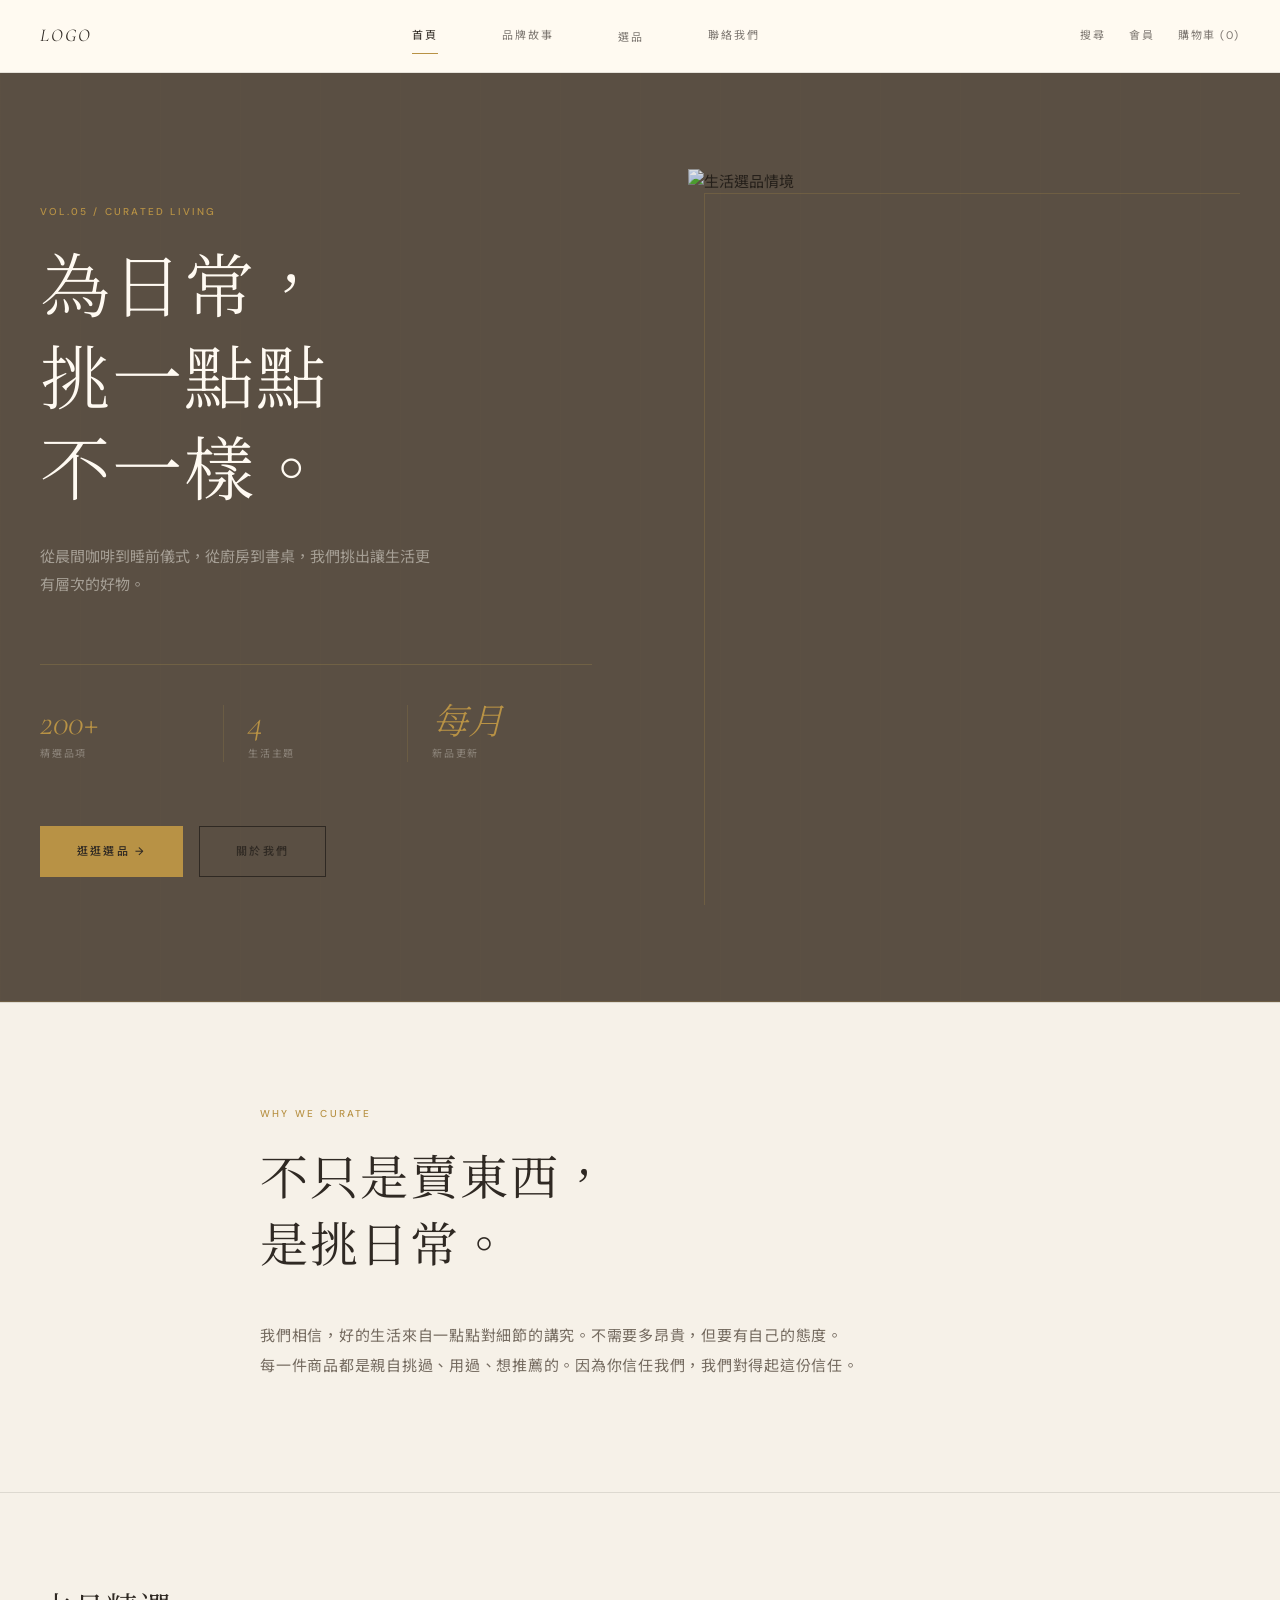
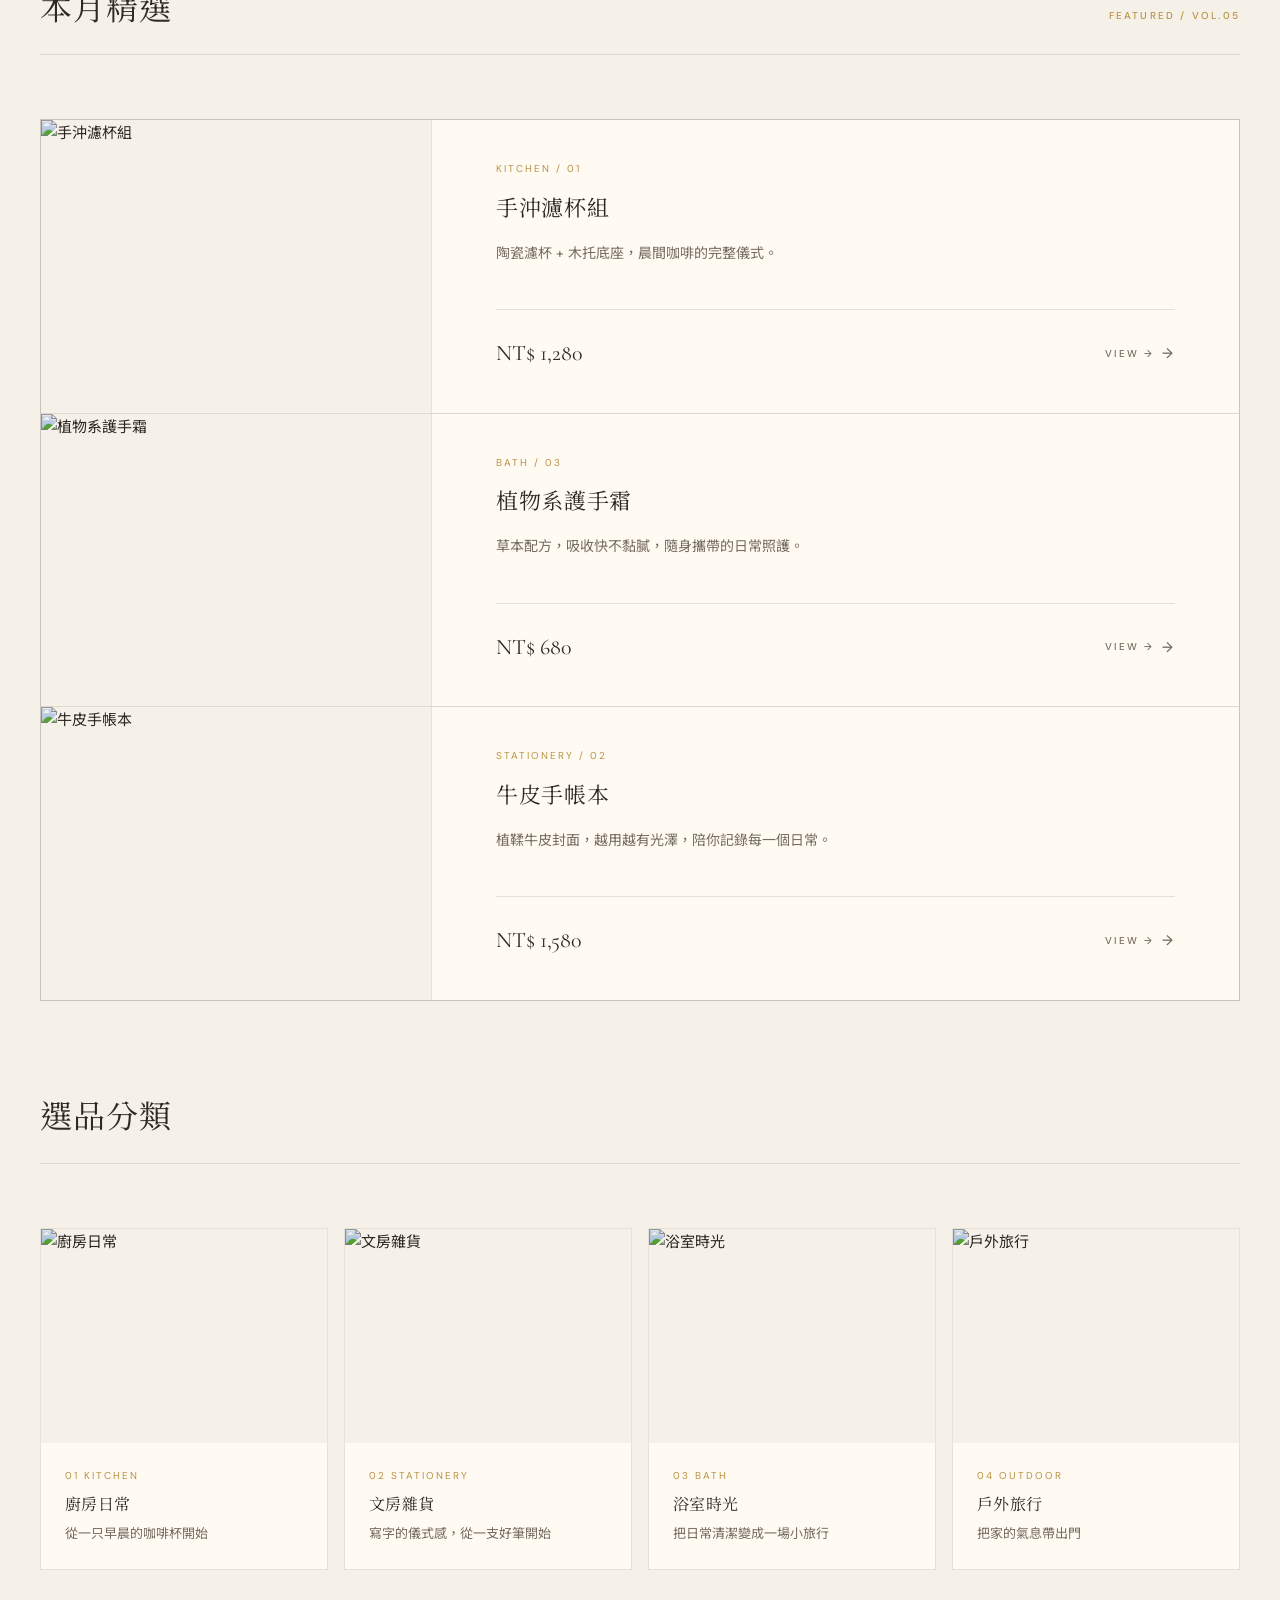
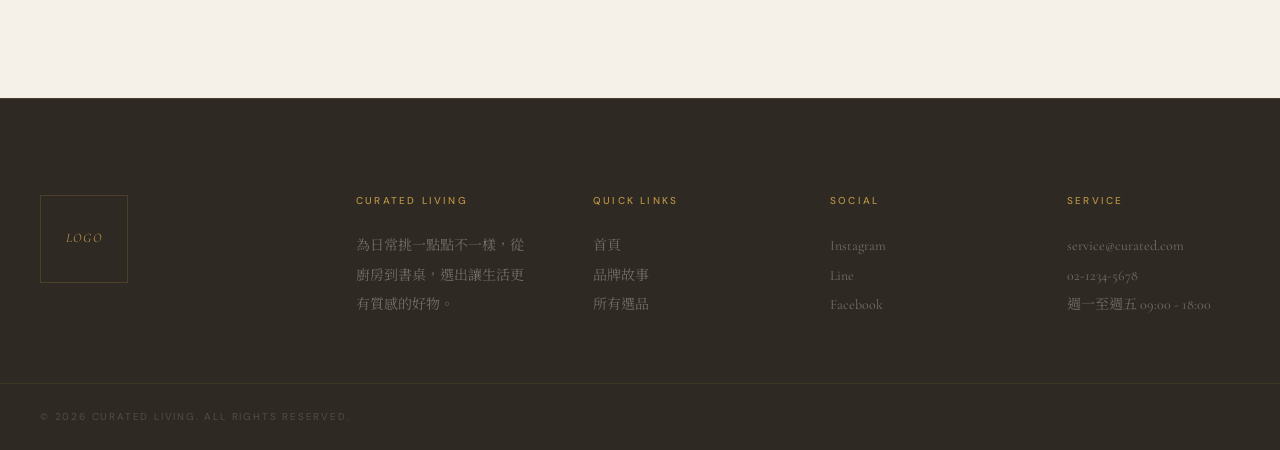
==== index/index.html @ 22763d92 "first commit" ====
<!DOCTYPE html>
<html lang="zh-Hant">
<head>
  <meta charset="UTF-8">
  <meta name="viewport" content="width=device-width, initial-scale=1.0">
  <meta name="description" content="Curated Living — 為日常，挑一點點不一樣。從廚房到書桌，選品質感生活小物。">
  <meta property="og:title" content="Curated Living — 為日常選品">
  <meta property="og:description" content="從晨間咖啡到睡前儀式，我們挑出讓生活更有層次的小物。">
  <title>Curated Living — 為日常選品</title>
  <link rel="stylesheet" href="../css/base.css">
  <link rel="stylesheet" href="../css/index.css">
  <link rel="preconnect" href="https://fonts.googleapis.com">
  <link rel="preconnect" href="https://fonts.gstatic.com" crossorigin>
  <link href="https://fonts.googleapis.com/css2?family=Cormorant+Garamond:ital,wght@0,600;1,400;1,600&family=Noto+Sans+TC:wght@400;500;700&family=JetBrains+Mono:wght@400;500&display=swap" rel="stylesheet">
</head>
<body>

  <header class="header">
    <div class="header-container">
      <div class="logo">Logo</div>

      <button class="menu-toggle" id="menuToggle" aria-label="開啟選單" aria-expanded="false">
        <span></span><span></span><span></span>
      </button>

      <nav class="nav-menu">
        <a href="../index/index.html" class="active">首頁</a>
        <a href="../about/about.html">品牌故事</a>
        <div class="nav-dropdown">
          <a href="../Product/product.html" class="nav-dropdown-trigger">選品</a>
          <div class="nav-dropdown-menu">
            <a href="../Product/product.html">所有選品</a>
            <a href="../Product/product.html?category=kitchen">廚房日常</a>
            <a href="../Product/product.html?category=stationery">文房雜貨</a>
            <a href="../Product/product.html?category=bath">浴室時光</a>
            <a href="../Product/product.html?category=outdoor">戶外旅行</a>
          </div>
        </div>
        <a href="#footer">聯絡我們</a>
      </nav>

      <div class="nav-icons">
        <a href="#">搜尋</a>
        <a href="#">會員</a>
        <a href="#">購物車 (0)</a>
      </div>
    </div>

    <div class="mobile-drawer" id="mobileDrawer">
      <div class="mobile-drawer-inner">
        <a href="../index/index.html" class="drawer-link active">首頁</a>
        <a href="../about/about.html" class="drawer-link">品牌故事</a>
        <div class="drawer-dropdown">
          <button class="drawer-dropdown-toggle" id="drawerDropdownToggle" type="button">
            選品分類 <span class="drawer-arrow">⌄</span>
          </button>
          <div class="drawer-submenu" id="drawerSubmenu">
            <a href="../Product/product.html" class="drawer-sublink">所有選品</a>
            <a href="../Product/product.html?category=kitchen" class="drawer-sublink">廚房日常</a>
            <a href="../Product/product.html?category=stationery" class="drawer-sublink">文房雜貨</a>
            <a href="../Product/product.html?category=bath" class="drawer-sublink">浴室時光</a>
            <a href="../Product/product.html?category=outdoor" class="drawer-sublink">戶外旅行</a>
          </div>
        </div>
        <a href="#footer" class="drawer-link">聯絡我們</a>
        <div class="mobile-drawer-icons">
          <a href="#">搜尋</a>
          <a href="#">會員</a>
          <a href="#">購物車 (0)</a>
        </div>
      </div>
    </div>
  </header>

  <!-- HERO -->
  <section class="hero-section">
    <div class="hero-container">
      <div class="hero-content">
        <span class="kicker">VOL.05 / CURATED LIVING</span>
        <h1>為日常，<br>挑一點點<br><span class="accent">不一樣。</span></h1>
        <p>從晨間咖啡到睡前儀式，從廚房到書桌，我們挑出讓生活更有層次的好物。</p>

        <div class="hero-meta">
          <div class="hero-meta-item">
            <strong>200+</strong>
            <span>精選品項</span>
          </div>
          <div class="hero-meta-item">
            <strong>4</strong>
            <span>生活主題</span>
          </div>
          <div class="hero-meta-item">
            <strong>每月</strong>
            <span>新品更新</span>
          </div>
        </div>

        <div class="hero-cta-row">
          <a href="../Product/product.html" class="btn btn-accent">逛逛選品 →</a>
          <a href="../about/about.html" class="btn btn-outline">關於我們</a>
        </div>
      </div>

      <div class="hero-image">
        <img src="https://images.unsplash.com/photo-1556909114-f6e7ad7d3136?auto=format&fit=crop&w=900&q=80" alt="生活選品情境">
      </div>
    </div>
  </section>

  <!-- MANIFESTO -->
  <section class="manifesto">
    <div class="manifesto-container">
      <span class="kicker">WHY WE CURATE</span>
      <h2>不只是賣東西，<br>是挑日常。</h2>
      <p>我們相信，好的生活來自一點點對細節的講究。不需要多昂貴，但要有自己的態度。<br>
         每一件商品都是親自挑過、用過、想推薦的。因為你信任我們，我們對得起這份信任。</p>
    </div>
  </section>

  <!-- 本月主題 4 格 -->
  

  <!-- 本月精選 -->
  <section class="featured-section">
    <div class="section-title">
      <h2>本月精選</h2>
      <p>FEATURED / VOL.05</p>
    </div>
    <div class="featured-grid">
      <a href="../product-detail/product-detail.html" class="product-card">
        <div class="card-img-wrapper">
          <img src="https://images.unsplash.com/photo-1572635196237-14b3f281503f?auto=format&fit=crop&w=600&q=80" alt="手沖濾杯組">
        </div>
        <div class="card-body">
          <span class="card-tag">KITCHEN / 01</span>
          <h3>手沖濾杯組</h3>
          <p>陶瓷濾杯 + 木托底座，晨間咖啡的完整儀式。</p>
          <div class="card-footer">
            <span class="price">NT$ 1,280</span>
            <span class="view-link">View →</span>
          </div>
        </div>
      </a>
      <a href="../product-detail/product-detail.html" class="product-card">
        <div class="card-img-wrapper">
          <img src="https://images.unsplash.com/photo-1544816155-12df9643f363?auto=format&fit=crop&w=600&q=80" alt="植物系護手霜">
        </div>
        <div class="card-body">
          <span class="card-tag">BATH / 03</span>
          <h3>植物系護手霜</h3>
          <p>草本配方，吸收快不黏膩，隨身攜帶的日常照護。</p>
          <div class="card-footer">
            <span class="price">NT$ 680</span>
            <span class="view-link">View →</span>
          </div>
        </div>
      </a>
      <a href="../product-detail/product-detail.html" class="product-card">
        <div class="card-img-wrapper">
          <img src="https://images.unsplash.com/photo-1531346680769-a1d79b57de5c?auto=format&fit=crop&w=600&q=80" alt="牛皮手帳本">
        </div>
        <div class="card-body">
          <span class="card-tag">STATIONERY / 02</span>
          <h3>牛皮手帳本</h3>
          <p>植鞣牛皮封面，越用越有光澤，陪你記錄每一個日常。</p>
          <div class="card-footer">
            <span class="price">NT$ 1,580</span>
            <span class="view-link">View →</span>
          </div>
        </div>
      </a>
    </div>
  </section>

  <!-- 商品分類 -->
  <section class="themes-strip">
    <div class="section-title">
      <h2>選品分類</h2>
    </div>
    <div class="themes-grid">
      <a href="../Product/product.html?category=kitchen" class="theme-item">
        <div class="theme-img">
          <img src="https://images.unsplash.com/photo-1495474472287-4d71bcdd2085?auto=format&fit=crop&w=600&q=80" alt="廚房日常">
        </div>
        <div class="theme-body">
          <span class="theme-num">01 KITCHEN</span>
          <h3>廚房日常</h3>
          <p>從一只早晨的咖啡杯開始</p>
        </div>
      </a>
      <a href="../Product/product.html?category=stationery" class="theme-item">
        <div class="theme-img">
          <img src="https://cdn.tatlerasia.com/asiatatler/i/tw/2018/11/05144515-004_cover_1320x746.jpg" alt="文房雜貨">
        </div>
        <div class="theme-body">
          <span class="theme-num">02 STATIONERY</span>
          <h3>文房雜貨</h3>
          <p>寫字的儀式感，從一支好筆開始</p>
        </div>
      </a>
      <a href="../Product/product.html?category=bath" class="theme-item">
        <div class="theme-img">
          <img src="https://images.unsplash.com/photo-1507652313519-d4e9174996dd?auto=format&fit=crop&w=600&q=80" alt="浴室時光">
        </div>
        <div class="theme-body">
          <span class="theme-num">03 BATH</span>
          <h3>浴室時光</h3>
          <p>把日常清潔變成一場小旅行</p>
        </div>
      </a>
      <a href="../Product/product.html?category=outdoor" class="theme-item">
        <div class="theme-img">
          <img src="https://images.unsplash.com/photo-1533240332313-0db49b459ad6?auto=format&fit=crop&w=600&q=80" alt="戶外旅行">
        </div>
        <div class="theme-body">
          <span class="theme-num">04 OUTDOOR</span>
          <h3>戶外旅行</h3>
          <p>把家的氣息帶出門</p>
        </div>
      </a>
    </div>
  </section>

  <footer id="footer" class="footer-main">
    <div class="footer-top-container">
      <div class="footer-logo-box">
        <div class="footer-logo-square">Logo</div>
      </div>
      <div class="footer-links-grid">
        <div class="footer-column">
          <h4>Curated Living</h4>
          <p>為日常挑一點點不一樣，從廚房到書桌，選出讓生活更有質感的好物。</p>
        </div>
        <div class="footer-column">
          <h4>Quick Links</h4>
          <ul>
            <li><a href="../index/index.html">首頁</a></li>
            <li><a href="../about/about.html">品牌故事</a></li>
            <li><a href="../Product/product.html">所有選品</a></li>
          </ul>
        </div>
        <div class="footer-column">
          <h4>Social</h4>
          <ul>
            <li><a href="#">Instagram</a></li>
            <li><a href="#">Line</a></li>
            <li><a href="#">Facebook</a></li>
          </ul>
        </div>
        <div class="footer-column">
          <h4>Service</h4>
          <p>service@curated.com</p>
          <p>02-1234-5678</p>
          <p>週一至週五 09:00 - 18:00</p>
        </div>
      </div>
    </div>
    <div class="footer-bottom">© 2026 Curated Living. All rights reserved.</div>
  </footer>

  <script>
    const menuToggle = document.getElementById('menuToggle');
    const mobileDrawer = document.getElementById('mobileDrawer');
    const drawerDropdownToggle = document.getElementById('drawerDropdownToggle');
    const drawerSubmenu = document.getElementById('drawerSubmenu');

    menuToggle.addEventListener('click', () => {
      menuToggle.classList.toggle('active');
      mobileDrawer.classList.toggle('active');
      menuToggle.setAttribute('aria-expanded', menuToggle.classList.contains('active'));
    });

    drawerDropdownToggle.addEventListener('click', () => {
      drawerDropdownToggle.classList.toggle('active');
      drawerSubmenu.classList.toggle('active');
    });
  </script>
</body>
</html>
---- css/base.css ----
/* =========================================
   MAISON NORDIC — Design Tokens
   Vol.01 / Luxury Minimal · Black & Gold
   ========================================= */
@import url('https://fonts.googleapis.com/css2?family=Cormorant+Garamond:ital,wght@0,300;0,400;0,500;1,300;1,400&family=DM+Sans:wght@300;400;500&family=Noto+Serif+TC:wght@300;400;500&family=Noto+Sans+TC:wght@300;400;500&display=swap');

:root {
  /* ── Color ── */
  --color-obsidian:   #0A0A08;   /* 近黑底色 */
  --color-onyx:       #141412;   /* 卡片深底 */
  --color-graphite:   #1E1E1B;   /* 次要底色 */
  --color-iron:       #2C2C28;   /* 邊框深色 */
  --color-smoke:      #4A4A44;   /* 次要線條 */
  --color-ash:        #7A7A72;   /* 次要文字 */
  --color-linen:      #F2EFE8;   /* 頁面底（極淡米白）*/
  --color-ivory:      #FAF8F4;   /* Surface 白 */
  --color-gold:       #C9A84C;   /* 主 Accent — 古典金 */
  --color-gold-light: #E2C97E;   /* hover 亮金 */
  --color-gold-dark:  #A8892E;   /* hover 深金 */
  --color-platinum:   #D4D0C8;   /* 輔助淡灰金 */

  /* ── Semantic ── */
  --bg-page:        var(--color-linen);
  --bg-surface:     var(--color-ivory);
  --bg-inverse:     var(--color-obsidian);
  --text-primary:   var(--color-obsidian);
  --text-secondary: var(--color-ash);
  --text-inverse:   var(--color-ivory);
  --accent:         var(--color-gold);
  --accent-hover:   var(--color-gold-dark);
  --border-line:    rgba(10, 10, 8, 0.1);
  --border-gold:    rgba(201, 168, 76, 0.25);  /* 降低透明度，金線更優雅不刺眼 */

  /* ── Typography ── */
  /* 英文用 Cormorant Garamond（Serif 優雅），中文自動 fallback 到 Noto Serif TC */
  --font-display: 'Cormorant Garamond', 'Noto Serif TC', Georgia, serif;
  --font-sans:    'DM Sans', 'Noto Sans TC', system-ui, sans-serif;
  --font-mono:    'Courier New', monospace;

  /* ── Spacing ── */
  --space-1: 4px;   --space-2: 8px;   --space-3: 16px;
  --space-4: 24px;  --space-5: 40px;  --space-6: 64px;
  --space-7: 96px;  --space-8: 128px;

  /* ── Layout ── */
  --container-max: 1320px;
  --header-height: 72px;

  /* ── Radius：近乎方角，偶爾 2px ── */
  --radius:    0px;
  --radius-sm: 2px;
}

/* =========================================
   Reset & Base
   ========================================= */
*, *::before, *::after { box-sizing: border-box; }
html { -webkit-text-size-adjust: 100%; scroll-behavior: smooth; }

body {
  margin: 0;
  font-family: var(--font-sans);
  font-size: 15px;
  line-height: 1.75;
  color: var(--text-primary);
  background: var(--bg-page);
  -webkit-font-smoothing: antialiased;
}

img { max-width: 100%; display: block; }
a   { color: inherit; text-decoration: none; }
button { font-family: inherit; cursor: pointer; }

h1, h2, h3, h4 {
  font-family: var(--font-display);
  font-weight: 400;
  line-height: 1.25;
  margin: 0;
  color: var(--text-primary);
  letter-spacing: 0.02em;
}

/* 純英文標題才加 italic；中文字不套 italic，靠 Noto Serif TC 的字重呈現質感 */
:lang(en) h1, :lang(en) h2, :lang(en) h3 { font-style: italic; }

/* Kicker：細小英文追蹤用 */
.kicker {
  font-family: var(--font-sans);
  font-size: 10px;
  font-weight: 500;
  letter-spacing: 0.22em;
  color: var(--color-gold);
  text-transform: uppercase;
  display: inline-block;
}

/* 金色分隔線裝飾 */
.gold-rule {
  width: 40px;
  height: 1px;
  background: var(--color-gold);
  display: block;
  margin: var(--space-4) 0;
}

/* =========================================
   Header
   ========================================= */
.header {
  position: sticky;
  top: 0; z-index: 100;
  background: var(--color-graphite);   /* 改用 #1E1E1B 取代純黑，柔和一點 */
  border-bottom: 1px solid var(--border-gold);
}

.header-container {
  max-width: var(--container-max);
  margin: 0 auto;
  height: var(--header-height);
  padding: 0 var(--space-5);
  display: flex;
  align-items: center;
  justify-content: space-between;
  gap: var(--space-4);
}

.logo {
  font-family: var(--font-display);
  font-weight: 400;
  font-size: 18px;
  font-style: italic;
  letter-spacing: 0.12em;
  color: var(--color-ivory);
  text-transform: uppercase;
}

.logo span {
  color: var(--color-gold);
  font-style: normal;
  font-weight: 300;
}

.nav-menu {
  display: flex;
  align-items: center;
  gap: var(--space-6);
}

.nav-menu > a,
.nav-dropdown-trigger {
  font-family: var(--font-sans);
  font-size: 11px;
  font-weight: 400;
  letter-spacing: 0.18em;
  text-transform: uppercase;
  color: rgba(242,239,232,0.55);
  position: relative;
  padding: 8px 0;
  transition: color 0.25s;
  background: none;
  border: none;
}

.nav-menu > a:hover,
.nav-dropdown-trigger:hover { color: var(--color-gold); }

.nav-menu > a.active {
  color: var(--color-ivory);
}

.nav-menu > a.active::after,
.nav-dropdown-trigger.active::after {
  content: "";
  position: absolute;
  bottom: 0; left: 0; right: 0;
  height: 1px;
  background: var(--color-gold);
}

.nav-dropdown { position: relative; }

.nav-dropdown-menu {
  position: absolute;
  top: calc(100% + 16px);
  left: 50%;
  transform: translateX(-50%);
  min-width: 200px;
  background: var(--color-onyx);
  border: 1px solid var(--border-gold);
  border-radius: var(--radius);
  padding: var(--space-2) 0;
  box-shadow: 0 8px 40px rgba(0,0,0,0.5);
  opacity: 0; visibility: hidden;
  transition: opacity 0.2s, visibility 0.2s;
}

.nav-dropdown:hover .nav-dropdown-menu { opacity: 1; visibility: visible; }

.nav-dropdown-menu a {
  display: block;
  padding: 12px var(--space-4);
  font-family: var(--font-sans);
  font-size: 11px;
  letter-spacing: 0.14em;
  text-transform: uppercase;
  color: rgba(242,239,232,0.5);
  transition: color 0.15s;
}

.nav-dropdown-menu a:hover { color: var(--color-gold); }

.nav-icons {
  display: flex;
  gap: var(--space-4);
  align-items: center;
}

.nav-icons a {
  font-family: var(--font-sans);
  font-size: 11px;
  letter-spacing: 0.14em;
  text-transform: uppercase;
  color: rgba(242,239,232,0.5);
  transition: color 0.25s;
}

.nav-icons a:hover { color: var(--color-gold); }

.menu-toggle {
  display: none;
  width: 40px; height: 40px;
  background: transparent;
  border: none;
  flex-direction: column;
  justify-content: center;
  align-items: center;
  gap: 6px; padding: 0;
}

.menu-toggle span {
  display: block;
  width: 22px; height: 1px;
  background: var(--color-ivory);
  transition: transform 0.25s, opacity 0.25s;
}

.menu-toggle.active span:nth-child(1) { transform: translateY(7px) rotate(45deg); }
.menu-toggle.active span:nth-child(2) { opacity: 0; }
.menu-toggle.active span:nth-child(3) { transform: translateY(-7px) rotate(-45deg); }

.mobile-drawer {
  position: fixed;
  top: var(--header-height); left: 0; right: 0; bottom: 0;
  background: var(--color-obsidian);
  transform: translateX(100%);
  transition: transform 0.3s ease;
  overflow-y: auto; z-index: 99;
}

.mobile-drawer.active { transform: translateX(0); }
.mobile-drawer-inner  { padding: var(--space-5); }

.drawer-link {
  display: block;
  padding: 16px 0;
  font-family: var(--font-sans);
  font-size: 12px;
  letter-spacing: 0.18em;
  text-transform: uppercase;
  color: rgba(242,239,232,0.5);
  border-bottom: 1px solid rgba(201,168,76,0.15);
  transition: color 0.2s;
}

.drawer-link.active { color: var(--color-gold); }
.drawer-link:hover  { color: var(--color-gold); }

.drawer-dropdown { border-bottom: 1px solid rgba(201,168,76,0.15); }

.drawer-dropdown-toggle {
  width: 100%; display: flex;
  justify-content: space-between; align-items: center;
  padding: 16px 0;
  background: transparent; border: none;
  font-family: var(--font-sans);
  font-size: 12px;
  letter-spacing: 0.18em;
  text-transform: uppercase;
  color: rgba(242,239,232,0.5);
}

.drawer-arrow { transition: transform 0.25s; color: var(--color-gold); }
.drawer-dropdown-toggle.active .drawer-arrow { transform: rotate(180deg); }

.drawer-submenu { max-height: 0; overflow: hidden; transition: max-height 0.3s ease; }
.drawer-submenu.active { max-height: 400px; }

.drawer-sublink {
  display: block;
  padding: 12px 0 12px var(--space-4);
  font-family: var(--font-sans);
  font-size: 11px;
  letter-spacing: 0.14em;
  text-transform: uppercase;
  color: rgba(242,239,232,0.35);
  transition: color 0.2s;
}

.drawer-sublink:hover { color: var(--color-gold); }

.mobile-drawer-icons {
  margin-top: var(--space-6);
  padding-top: var(--space-5);
  border-top: 1px solid rgba(201,168,76,0.15);
  display: flex; flex-direction: column; gap: var(--space-3);
}

.mobile-drawer-icons a {
  font-family: var(--font-sans);
  font-size: 11px;
  letter-spacing: 0.14em;
  text-transform: uppercase;
  color: rgba(242,239,232,0.4);
  transition: color 0.2s;
}

.mobile-drawer-icons a:hover { color: var(--color-gold); }

/* =========================================
   Footer
   ========================================= */
.footer-main {
  background: var(--color-obsidian);
  color: var(--text-inverse);
  margin-top: var(--space-8);
  border-top: 1px solid var(--border-gold);
}

.footer-top-container {
  max-width: var(--container-max);
  margin: 0 auto;
  padding: var(--space-7) var(--space-5) var(--space-6);
  display: grid;
  grid-template-columns: 220px 1fr;
  gap: var(--space-7);
  align-items: start;
}

.footer-logo-square {
  width: 88px; height: 88px;
  border: 1px solid var(--border-gold);
  display: flex; align-items: center; justify-content: center;
  font-family: var(--font-display);
  font-style: italic;
  font-weight: 400;
  font-size: 13px;
  letter-spacing: 0.12em;
  text-transform: uppercase;
  color: var(--color-gold);
}

.footer-brand-tagline {
  margin-top: var(--space-4);
  font-family: var(--font-display);
  font-style: italic;
  font-size: 14px;
  color: rgba(242,239,232,0.3);
  line-height: 1.7;
}

.footer-links-grid {
  display: grid;
  grid-template-columns: repeat(4, 1fr);
  gap: var(--space-6);
}

.footer-column h4 {
  font-family: var(--font-sans);
  font-size: 10px;
  font-weight: 500;
  letter-spacing: 0.22em;
  text-transform: uppercase;
  color: var(--color-gold);
  margin-bottom: var(--space-4);
}

.footer-column p,
.footer-column ul li {
  font-family: var(--font-display);
  font-size: 14px;
  line-height: 2.1;
  color: rgba(242,239,232,0.35);
  margin: 0;
}

.footer-column ul { list-style: none; padding: 0; margin: 0; }

.footer-column ul a {
  font-family: var(--font-display);
  font-size: 14px;
  color: rgba(242,239,232,0.35);
  transition: color 0.2s;
}

.footer-column ul a:hover { color: var(--color-gold); }

.footer-bottom {
  border-top: 1px solid rgba(201,168,76,0.1);
  padding: var(--space-4) var(--space-5);
  display: flex;
  justify-content: space-between;
  align-items: center;
  font-family: var(--font-sans);
  font-size: 10px;
  letter-spacing: 0.18em;
  text-transform: uppercase;
  color: rgba(242,239,232,0.18);
}

/* =========================================
   Shared Buttons
   ========================================= */
.btn {
  display: inline-block;
  padding: 15px 36px;
  font-family: var(--font-sans);
  font-size: 11px;
  font-weight: 500;
  letter-spacing: 0.2em;
  text-transform: uppercase;
  border: 1px solid var(--color-gold);
  border-radius: var(--radius);
  background: var(--color-gold);
  color: var(--color-obsidian);
  transition: background 0.25s, border-color 0.25s, color 0.25s;
  cursor: pointer;
}

.btn:hover {
  background: transparent;
  color: var(--color-gold);
}

.btn-outline {
  background: transparent;
  color: var(--color-obsidian);
  border-color: var(--color-obsidian);
}

.btn-outline:hover {
  background: var(--color-obsidian);
  color: var(--color-ivory);
}

.btn-ghost {
  background: transparent;
  border-color: rgba(201,168,76,0.4);
  color: var(--color-gold);
}

.btn-ghost:hover {
  background: var(--color-gold);
  color: var(--color-obsidian);
  border-color: var(--color-gold);
}

.btn-dark {
  background: var(--color-obsidian);
  border-color: var(--color-obsidian);
  color: var(--color-ivory);
}

.btn-dark:hover {
  background: var(--color-gold);
  border-color: var(--color-gold);
  color: var(--color-obsidian);
}

/* =========================================
   Section Title
   ========================================= */
.section-title {
  margin-bottom: var(--space-6);
  display: flex;
  align-items: flex-end;
  justify-content: space-between;
  gap: var(--space-4);
  border-bottom: 1px solid var(--border-line);
  padding-bottom: var(--space-4);
}

.section-title h2 {
  font-weight: 400;
  font-size: 32px;
  letter-spacing: 0.03em;
  line-height: 1.3;
}

.section-title p {
  font-family: var(--font-sans);
  font-size: 10px;
  font-weight: 500;
  letter-spacing: 0.22em;
  text-transform: uppercase;
  color: var(--color-gold);
  margin: 0 0 6px;
}

/* =========================================
   Responsive
   ========================================= */
@media (max-width: 960px) {
  .nav-menu, .nav-icons { display: none; }
  .menu-toggle { display: flex; }
  .header-container { padding: 0 var(--space-4); }

  .footer-top-container {
    grid-template-columns: 1fr;
    gap: var(--space-5);
    padding: var(--space-6) var(--space-4) var(--space-5);
  }

  .footer-links-grid {
    grid-template-columns: repeat(2, 1fr);
    gap: var(--space-4);
  }
}

@media (max-width: 640px) {
  .section-title { flex-direction: column; gap: var(--space-2); align-items: flex-start; }
  .section-title h2 { font-size: 28px; }
  .footer-links-grid { grid-template-columns: 1fr; }
  .footer-bottom { flex-direction: column; gap: var(--space-2); text-align: center; }
}

/* =========================================
   Department Store Soft Override
   百貨商城柔和版：降低黑金對比
========================================= */

:root {
  --color-obsidian: #2f2923;
  --color-onyx: #3a332c;
  --color-graphite: #5a4f43;

  --color-linen: #f6f1e8;
  --color-ivory: #fffaf2;

  --color-gold: #b89245;
  --color-gold-light: #d2b36d;
  --color-gold-dark: #8f7136;

  --text-primary: #2f2923;
  --text-secondary: #756b60;
  --text-inverse: #fffaf2;

  --bg-page: #f6f1e8;
  --bg-surface: #fffaf2;
  --border-line: rgba(47, 41, 35, 0.12);
  --border-gold: rgba(184, 146, 69, 0.22);
}

body {
  background: var(--bg-page);
  color: var(--text-primary);
}

/* Header 不要全黑，改百貨精品咖啡色 */
.header {
  background: rgba(255, 250, 242, 0.94);
  border-bottom: 1px solid var(--border-line);
  backdrop-filter: blur(16px);
}

.logo,
.nav-menu > a.active {
  color: var(--color-obsidian);
}

.nav-menu > a,
.nav-dropdown-trigger,
.nav-icons a {
  color: rgba(47, 41, 35, 0.62);
}

.nav-menu > a:hover,
.nav-dropdown-trigger:hover,
.nav-icons a:hover {
  color: var(--color-gold-dark);
}

.menu-toggle span {
  background: var(--color-obsidian);
}

/* Dropdown */
.nav-dropdown-menu {
  background: var(--color-ivory);
  border: 1px solid var(--border-line);
  box-shadow: 0 18px 48px rgba(47, 41, 35, 0.12);
}

.nav-dropdown-menu a {
  color: rgba(47, 41, 35, 0.62);
}

.nav-dropdown-menu a:hover {
  color: var(--color-gold-dark);
}

/* Hero / 深色區塊降低壓迫感 */
.hero-section,
.about-hero,
.product-list-hero,
.about-story-section {
  background: linear-gradient(135deg, #6b5b4b 0%, #3f352d 100%);
  border-color: rgba(184, 146, 69, 0.18);
}

.hero-content h1,
.about-hero-text h1,
.product-list-hero h1,
.story-header h2 {
  color: #fffaf2;
}

.hero-content > p,
.about-hero-text > p,
.product-list-hero p {
  color: rgba(255, 250, 242, 0.68);
}

/* 金線降低亮度 */
.hero-section::before,
.about-hero::before {
  opacity: 0.45;
}

/* 商品卡與內容卡：更像百貨，不像黑金精品 */
.theme-item,
.product-card,
.category-item,
.list-product-card,
.value-item {
  background: #fffaf2;
  border-color: rgba(47, 41, 35, 0.1);
}

.theme-item:hover,
.category-item:hover,
.list-product-card:hover {
  border-color: rgba(184, 146, 69, 0.38);
  box-shadow: 0 12px 36px rgba(47, 41, 35, 0.08);
}

/* Footer 改深咖啡，不用純黑 */
.footer-main {
  background: #2f2923;
  border-top-color: rgba(184, 146, 69, 0.2);
}

/* Mobile / Tablet Navbar Drawer Fix */
@media (max-width: 960px) {
  .mobile-drawer {
    position: fixed;
    top: var(--header-height);
    left: 0;
    right: 0;
    bottom: 0;
    z-index: 999;
    background: #fffaf2;
    transform: translateX(100%);
    transition: transform 0.28s ease;
    overflow-y: auto;
    border-top: 1px solid var(--border-line);
  }

  .mobile-drawer.active {
    transform: translateX(0);
  }

  .mobile-drawer-inner {
    padding: 28px 24px 56px;
  }

  .drawer-link,
  .drawer-dropdown-toggle {
    color: var(--text-primary);
    border-bottom: 1px solid var(--border-line);
  }

  .drawer-link.active,
  .drawer-link:hover,
  .drawer-dropdown-toggle.active,
  .drawer-dropdown-toggle:hover {
    color: var(--color-gold-dark);
  }

  .drawer-sublink,
  .mobile-drawer-icons a {
    color: var(--text-secondary);
  }

  .drawer-sublink:hover,
  .mobile-drawer-icons a:hover {
    color: var(--color-gold-dark);
  }
}
---- css/index.css ----
/* =========================================
   Index Page — Maison Nordic
   Luxury Minimal · Black Gold · Serif
   ========================================= */

/* ── Hero ── */
.hero-section {
  background: var(--color-graphite);  /* 深灰而非純黑，視覺更舒適 */
  border-bottom: 1px solid var(--border-gold);
  overflow: hidden;
  position: relative;
}

/* 背景細紋裝飾 */
.hero-section::before {
  content: "";
  position: absolute;
  inset: 0;
  background-image:
    repeating-linear-gradient(
      90deg,
      rgba(201,168,76,0.03) 0px,
      rgba(201,168,76,0.03) 1px,
      transparent 1px,
      transparent 80px
    );
  pointer-events: none;
}

.hero-container {
  max-width: var(--container-max);
  margin: 0 auto;
  padding: var(--space-7) var(--space-5);
  display: grid;
  grid-template-columns: 1fr 1fr;
  gap: var(--space-7);
  align-items: center;
  min-height: 88vh;
  position: relative;
}

.hero-content .kicker {
  margin-bottom: var(--space-4);
  color: var(--color-gold);
}

.hero-content h1 {
  font-family: var(--font-display);
  font-weight: 300;
  font-size: clamp(40px, 5.5vw, 80px);
  line-height: 1.3;        /* 中文行高 */
  letter-spacing: 0.03em;
  margin-bottom: var(--space-4);
  color: var(--color-ivory);
}

.hero-content h1 em {
  font-style: normal;
  color: var(--color-gold);
}

.hero-content > p {
  font-size: 15px;
  line-height: 1.9;
  color: rgba(242,239,232,0.5);
  margin-bottom: var(--space-6);
  max-width: 400px;
  font-family: var(--font-sans);
}

/* 三欄數字指標 */
.hero-meta {
  display: grid;
  grid-template-columns: repeat(3, 1fr);
  gap: 0;
  margin-bottom: var(--space-6);
  padding-top: var(--space-5);
  border-top: 1px solid rgba(201,168,76,0.2);
}

.hero-meta-item {
  padding-right: var(--space-4);
  border-right: 1px solid rgba(201,168,76,0.15);
}

.hero-meta-item:last-child { border-right: none; padding-right: 0; padding-left: var(--space-4); }
.hero-meta-item:nth-child(2) { padding-left: var(--space-4); }

.hero-meta-item strong {
  display: block;
  font-family: var(--font-display);
  font-size: 36px;
  font-weight: 300;
  font-style: italic;
  color: var(--color-gold);
  letter-spacing: -0.01em;
  margin-bottom: 4px;
  line-height: 1;
}

.hero-meta-item span {
  font-family: var(--font-sans);
  font-size: 10px;
  letter-spacing: 0.18em;
  text-transform: uppercase;
  color: rgba(242,239,232,0.35);
  display: block;
}

.hero-cta-row {
  display: flex;
  gap: var(--space-3);
  align-items: center;
}

.hero-cta-text {
  font-family: var(--font-display);
  font-style: italic;
  font-size: 13px;
  color: rgba(242,239,232,0.35);
  padding-left: var(--space-3);
  border-left: 1px solid rgba(201,168,76,0.2);
}

/* 主圖 */
.hero-image {
  position: relative;
  aspect-ratio: 3 / 4;
  overflow: hidden;
}

.hero-image img {
  width: 100%; height: 100%;
  object-fit: cover;
  filter: brightness(0.88) contrast(1.05);
}

/* 金色框裝飾 */
.hero-image::before {
  content: "";
  position: absolute;
  top: 24px; right: -16px;
  width: 100%; height: 100%;
  border: 1px solid var(--border-gold);
  z-index: 0;
  pointer-events: none;
}

.hero-image-label {
  position: absolute;
  bottom: var(--space-4);
  left: var(--space-4);
  font-family: var(--font-sans);
  font-size: 10px;
  letter-spacing: 0.2em;
  text-transform: uppercase;
  color: rgba(242,239,232,0.6);
  z-index: 2;
}

/* ── Manifesto ── */
.manifesto {
  background: var(--color-linen);
  padding: var(--space-7) var(--space-5);
  border-bottom: 1px solid var(--border-line);
  border-top: 1px solid var(--border-line);
  position: relative;
}

.manifesto-container {
  max-width: 760px;
  margin: 0 auto;
  /* 移除雙欄 grid，讓文字正常全寬排列 */
}

/* 金線裝飾改為文字上方水平線 */
.manifesto-rule {
  display: none; /* 隱藏原本直線欄，改用 border-top */
}

.manifesto .kicker {
  margin-bottom: var(--space-4);
}

.manifesto h2 {
  font-family: var(--font-display);
  font-weight: 400;
  font-size: clamp(28px, 4vw, 48px);
  line-height: 1.4;       /* 中文行高需要更大 */
  letter-spacing: 0.04em; /* 中文適合微量字距 */
  color: var(--color-obsidian);
  margin-bottom: var(--space-5);
  /* 移除 font-style: italic，中文 italic 會很醜 */
}

.manifesto p {
  font-family: var(--font-sans);
  font-size: 15px;
  line-height: 2.0;       /* 中文內文需要大行高 */
  color: var(--text-secondary);
  letter-spacing: 0.05em;
  /* 移除 max-width，讓文字填滿容器 */
}

/* ── 本月主題 ── */
.themes-strip {
  max-width: var(--container-max);
  margin: 0 auto;
  padding: var(--space-7) var(--space-5) 0;
}

.themes-grid {
  display: grid;
  grid-template-columns: repeat(4, 1fr);
  gap: var(--space-3);
}

.theme-item {
  background: var(--color-ivory);
  overflow: hidden;
  border: 1px solid var(--border-line);
  transition: border-color 0.3s, box-shadow 0.3s;
  display: flex;
  flex-direction: column;
}

.theme-item:hover {
  border-color: var(--border-gold);
  box-shadow: 0 4px 24px rgba(201,168,76,0.08);
}

.theme-img {
  aspect-ratio: 4 / 3;
  overflow: hidden;
  background: var(--color-linen);
}

.theme-img img {
  width: 100%; height: 100%;
  object-fit: cover;
  transition: transform 0.7s ease;
  filter: brightness(0.92);
}

.theme-item:hover .theme-img img { transform: scale(1.04); filter: brightness(1); }

.theme-body { padding: var(--space-4); flex: 1; }

.theme-num {
  font-family: var(--font-sans);
  font-size: 10px;
  letter-spacing: 0.2em;
  color: var(--color-gold);
  text-transform: uppercase;
  display: block;
  margin-bottom: var(--space-2);
}

.theme-body h3 {
  font-family: var(--font-display);
  font-weight: 400;
  font-size: 16px;
  letter-spacing: 0.03em;
  line-height: 1.5;
  margin-bottom: 6px;
}

.theme-body p {
  font-family: var(--font-sans);
  font-size: 13px;
  line-height: 1.7;
  color: var(--text-secondary);
  margin: 0;
}

/* ── Featured Products — 橫式卡片 ── */
.featured-section {
  max-width: var(--container-max);
  margin: 0 auto;
  padding: var(--space-7) var(--space-5) 0;
}

/* 橫式卡片：左圖右文 */
.featured-grid {
  display: flex;
  flex-direction: column;
  gap: 1px;
  background: var(--border-line);
  border: 1px solid var(--border-line);
}

.product-card {
  background: var(--color-ivory);
  display: grid;
  grid-template-columns: 390px 1fr;
  gap: 0;
  transition: background 0.25s;
  position: relative;
}

.product-card:hover { background: var(--bg-surface); }

/* 金色左邊線，hover 出現 */
.product-card::before {
  content: "";
  position: absolute;
  left: 0; top: 0; bottom: 0;
  width: 2px;
  background: var(--color-gold);
  transform: scaleY(0);
  transform-origin: bottom;
  transition: transform 0.35s ease;
}

.product-card:hover::before { transform: scaleY(1); transform-origin: top; }

.card-img-wrapper {
  aspect-ratio: 4 / 3;
  overflow: hidden;
  background: var(--color-linen);
  flex-shrink: 0;
}

.card-img-wrapper img {
  width: 100%; height: 100%;
  object-fit: cover;
  transition: transform 0.7s ease;
  filter: brightness(0.94);
}

.product-card:hover .card-img-wrapper img {
  transform: scale(1.04);
  filter: brightness(1);
}

.card-body {
  padding: var(--space-5) var(--space-6);
  display: flex;
  flex-direction: column;
  justify-content: center;
  border-left: 1px solid var(--border-line);
}

.card-tag {
  font-family: var(--font-sans);
  font-size: 10px;
  letter-spacing: 0.2em;
  color: var(--color-gold);
  text-transform: uppercase;
  margin-bottom: var(--space-3);
}

.card-body h3 {
  font-family: var(--font-display);
  font-weight: 400;
  font-size: 22px;
  letter-spacing: 0.03em;
  margin-bottom: var(--space-3);
  line-height: 1.4;
}

.card-body > p {
  font-family: var(--font-sans);
  font-size: 14px;
  color: var(--text-secondary);
  margin: 0 0 var(--space-5);
  line-height: 1.75;
  flex: 1;
  max-width: 480px;
}

.card-footer {
  display: flex;
  justify-content: space-between;
  align-items: center;
  padding-top: var(--space-4);
  border-top: 1px solid var(--border-line);
  margin-top: auto;
}

.price {
  font-family: var(--font-display);
  font-weight: 400;
  font-size: 22px;
  color: var(--text-primary);
}

.view-link {
  font-family: var(--font-sans);
  font-size: 10px;
  font-weight: 500;
  letter-spacing: 0.2em;
  text-transform: uppercase;
  color: var(--text-secondary);
  display: flex;
  align-items: center;
  gap: 8px;
  transition: color 0.2s, gap 0.2s;
}

.view-link::after {
  content: "→";
  font-size: 14px;
  transition: transform 0.2s;
}

.product-card:hover .view-link {
  color: var(--color-gold);
  gap: 12px;
}

.product-card:hover .view-link::after { transform: translateX(4px); }

/* ── Category ── */
.category-section {
  max-width: var(--container-max);
  margin: 0 auto;
  padding: var(--space-7) var(--space-5) 0;
}

.category-grid {
  display: grid;
  grid-template-columns: repeat(4, 1fr);
  gap: var(--space-3);
}

.category-item {
  display: flex;
  flex-direction: column;
  background: var(--color-ivory);
  border: 1px solid var(--border-line);
  overflow: hidden;
  transition: border-color 0.25s;
}

.category-item:hover { border-color: var(--border-gold); }

.category-item img {
  aspect-ratio: 1;
  width: 100%;
  object-fit: cover;
  transition: transform 0.7s ease;
  filter: brightness(0.9) grayscale(0.1);
}

.category-item:hover img { transform: scale(1.04); filter: brightness(1) grayscale(0); }

.category-label {
  padding: var(--space-3) var(--space-4);
  display: flex;
  justify-content: space-between;
  align-items: center;
  font-family: var(--font-display);
  font-weight: 400;
  font-size: 15px;
  letter-spacing: 0.04em;
  border-top: 1px solid var(--border-line);
}

.category-label span {
  font-family: var(--font-sans);
  font-size: 10px;
  letter-spacing: 0.15em;
  font-style: normal;
  color: var(--color-gold);
  text-transform: uppercase;
  transition: transform 0.2s;
}

.category-item:hover .category-label span { transform: translateX(4px); }

/* ── Responsive ── */
@media (max-width: 960px) {
  .hero-container {
    grid-template-columns: 1fr;
    min-height: unset;
    padding: var(--space-6) var(--space-4);
    gap: var(--space-5);
  }

  .hero-image { aspect-ratio: 4/3; }
  .hero-image::before { display: none; }

  .manifesto-container {
    grid-template-columns: 1fr;
    gap: var(--space-4);
  }

  .manifesto-rule { display: none; }

  .themes-grid  { grid-template-columns: repeat(2, 1fr); }

  /* 橫式卡片 → 在中尺寸螢幕縮小左欄 */
  .product-card { grid-template-columns: 220px 1fr; }

  .category-grid { grid-template-columns: repeat(2, 1fr); }

  .manifesto { padding: var(--space-6) var(--space-4); }
  .themes-strip, .featured-section, .category-section {
    padding: var(--space-6) var(--space-4) 0;
  }
}

@media (max-width: 640px) {
  /* 橫式卡片 → 小螢幕改直式 */
  .product-card { grid-template-columns: 1fr; }
  .card-img-wrapper { aspect-ratio: 16/9; }
  .card-body { padding: var(--space-4); border-left: none; border-top: 1px solid var(--border-line); }
  .themes-grid  { grid-template-columns: 1fr; }
  .category-grid { grid-template-columns: 1fr 1fr; }
  .hero-meta { grid-template-columns: repeat(3, 1fr); }
  .hero-meta-item { padding-left: 0; }
}

/* 手機版：商品卡一行兩個 */
@media (max-width: 640px) {
  .product-list-grid {
    display: grid;
    grid-template-columns: repeat(2, minmax(0, 1fr));
    gap: 12px;
    background: transparent;
    border: none;
  }

  .product-list-grid .list-product-card {
    display: grid !important;
    grid-template-columns: 1fr;
    grid-template-rows: 130px auto;
    overflow: hidden;
  }

  .product-list-grid .list-product-card .list-product-image {
    height: 130px !important;
    aspect-ratio: auto !important;
  }

  .product-list-grid .list-product-card .list-product-body {
    padding: 12px;
    border-left: none;
    border-top: 1px solid var(--border-line);
  }

  .product-list-grid .list-product-card .list-product-body h3 {
    font-size: 15px;
    line-height: 1.35;
    margin-bottom: 6px;
  }

  .product-list-grid .list-product-card .list-product-body > p {
    font-size: 11px;
    line-height: 1.5;
  }

  .product-list-grid .list-product-card .list-product-footer {
    display: block;
    padding-top: 8px;
  }

  .product-list-grid .list-product-card .list-product-price {
    display: block;
    font-size: 13px;
    margin-bottom: 4px;
  }

  .product-list-grid .list-product-card .list-product-link {
    font-size: 8px;
  }
}
/* 分類區手機兩欄（強制版） */
@media (max-width: 640px) {
  .themes-grid {
    grid-template-columns: repeat(2, 1fr) !important;
    gap: 12px;
  }

  .theme-img {
    aspect-ratio: 1 / 1; /* 保持方形卡片 */
  }

  .theme-body {
    padding: 12px;
  }

  .theme-body h3 {
    font-size: 14px;
    line-height: 1.3;
  }

  .theme-body p {
    font-size: 11px;
    line-height: 1.5;
  }

  .theme-num {
    font-size: 8px;
  }
}
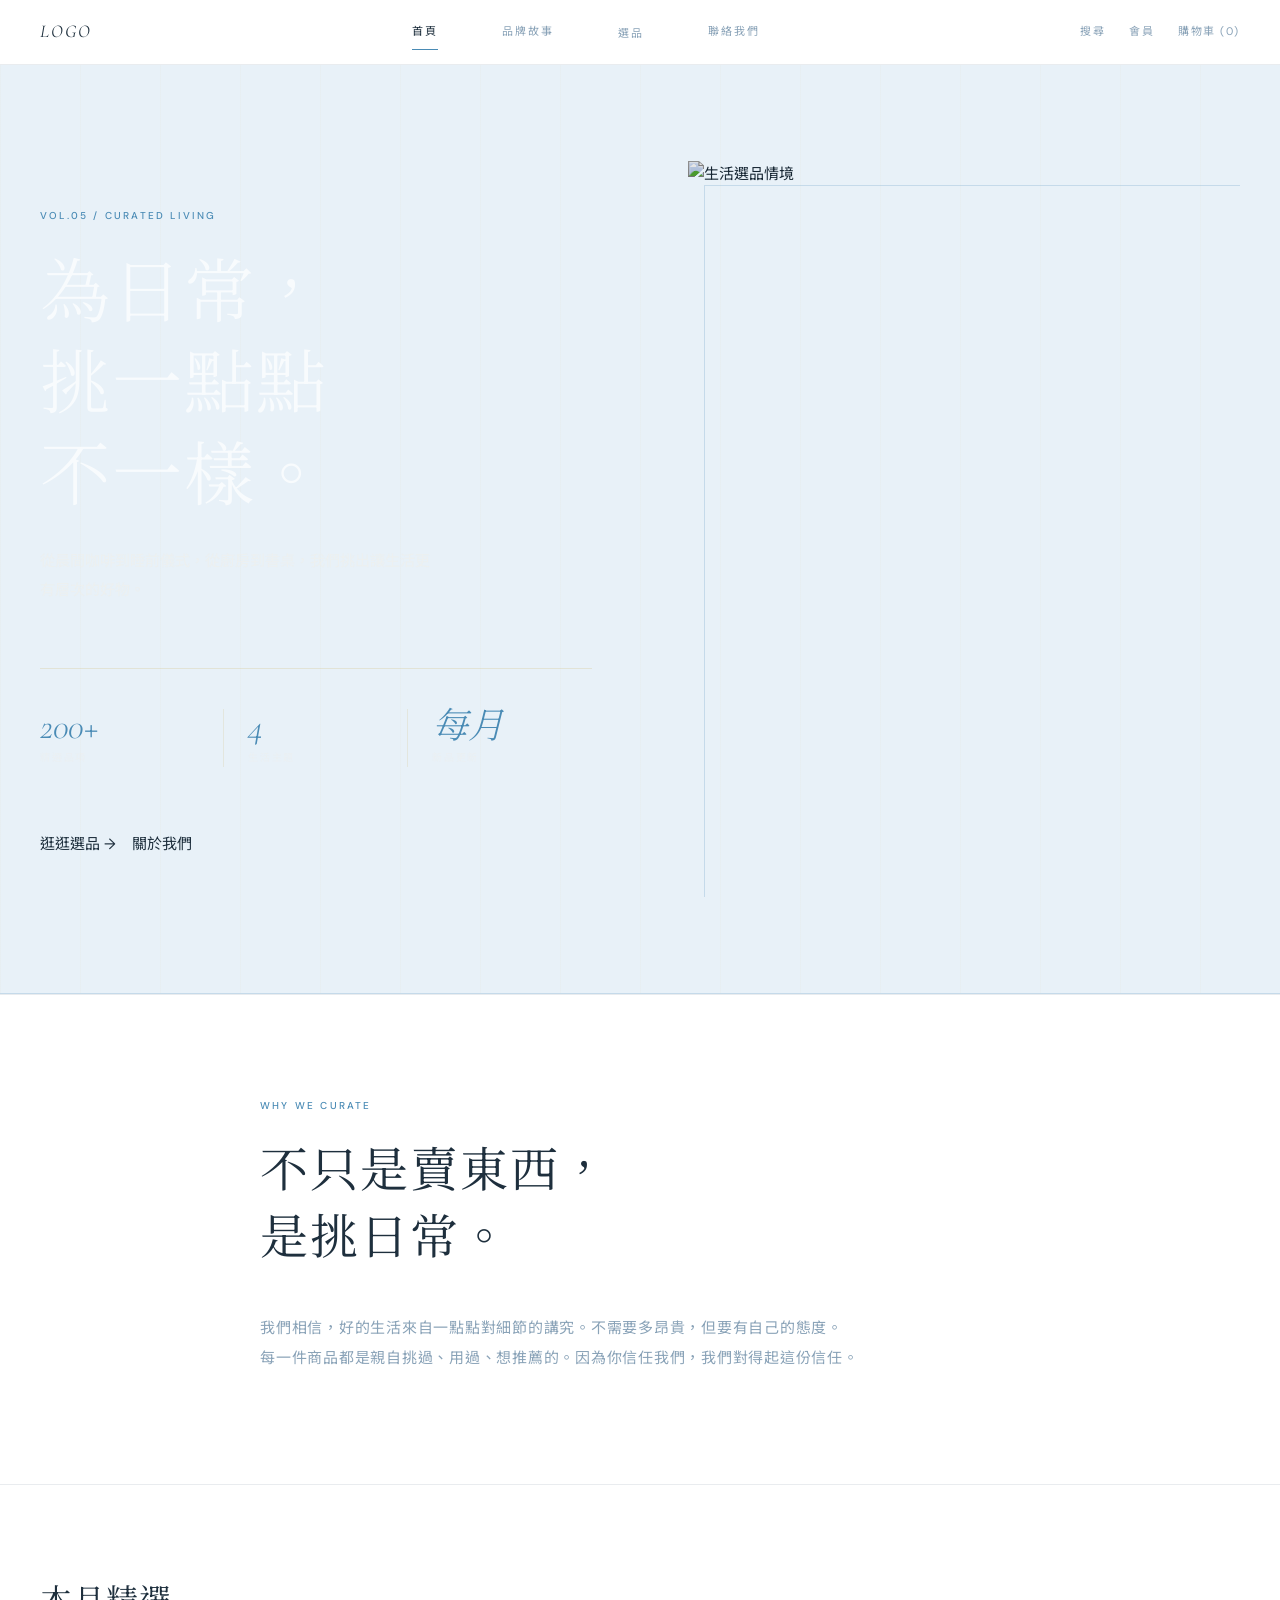
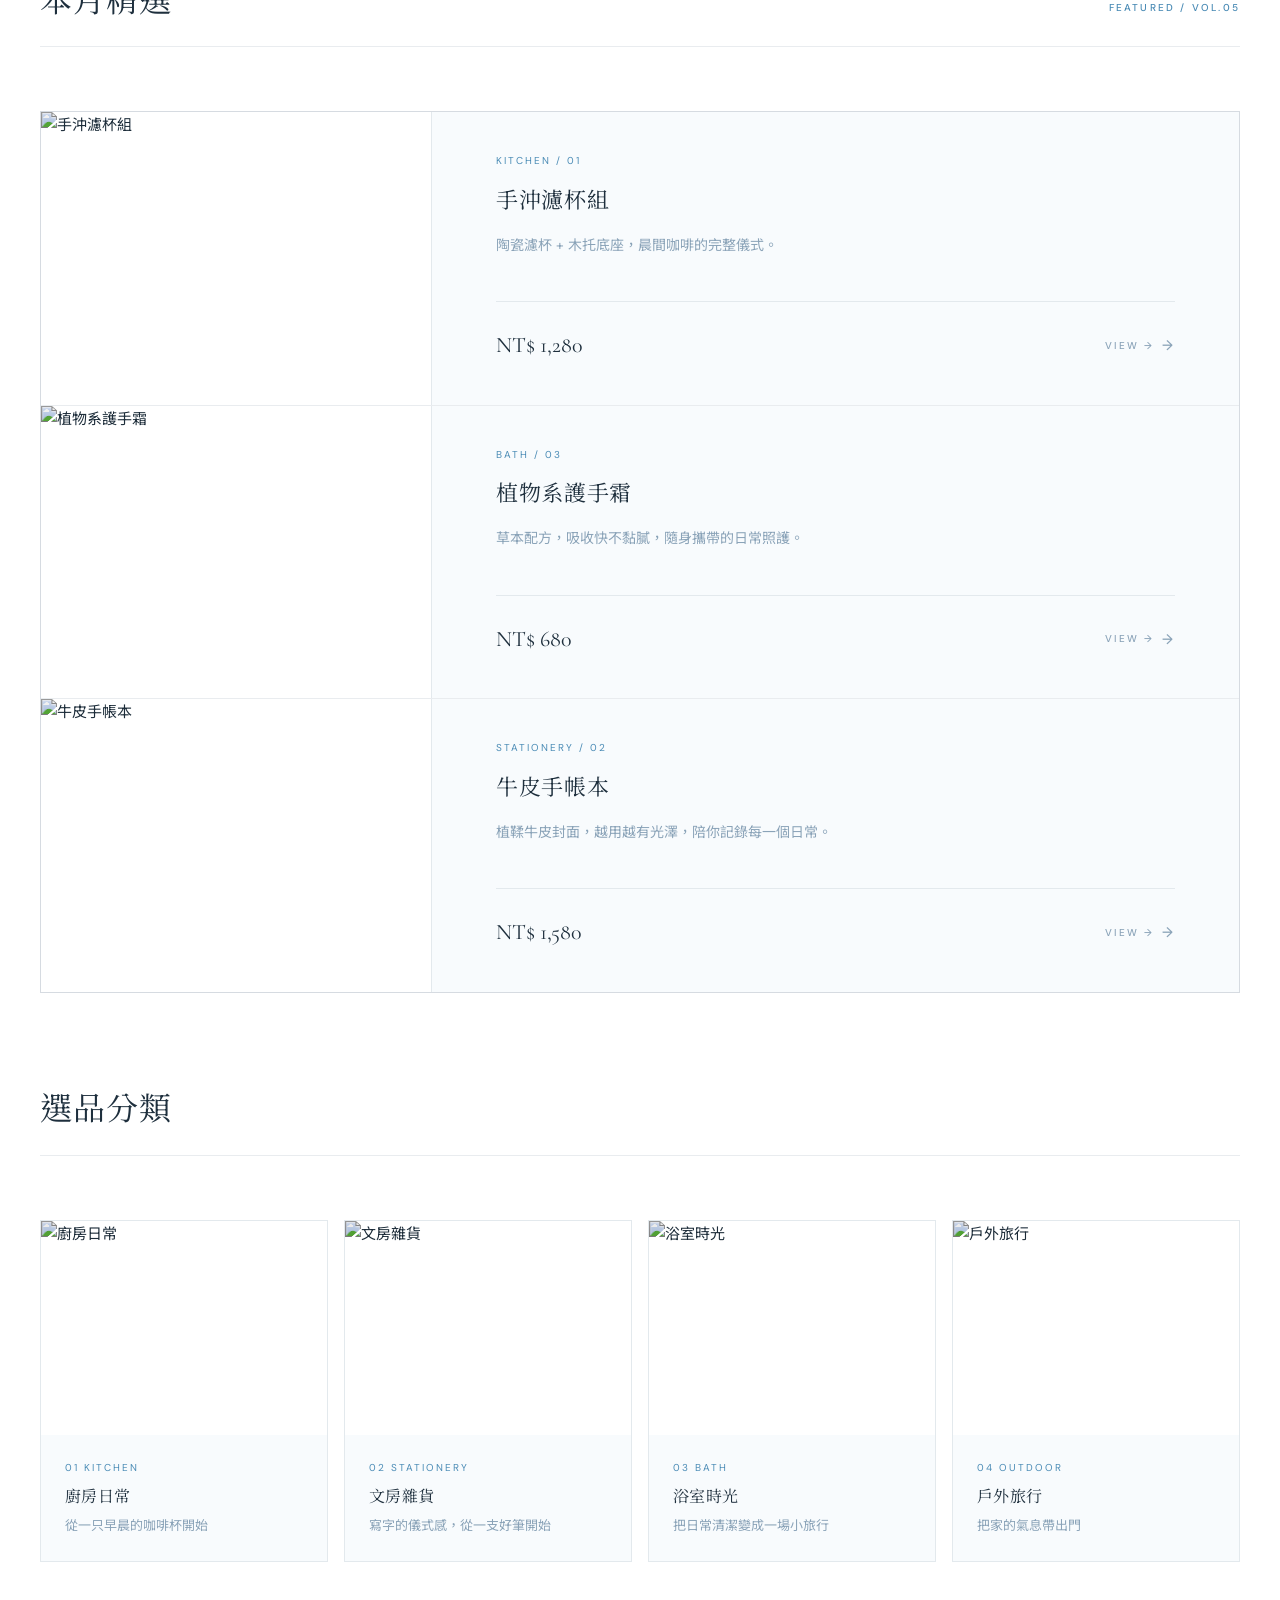
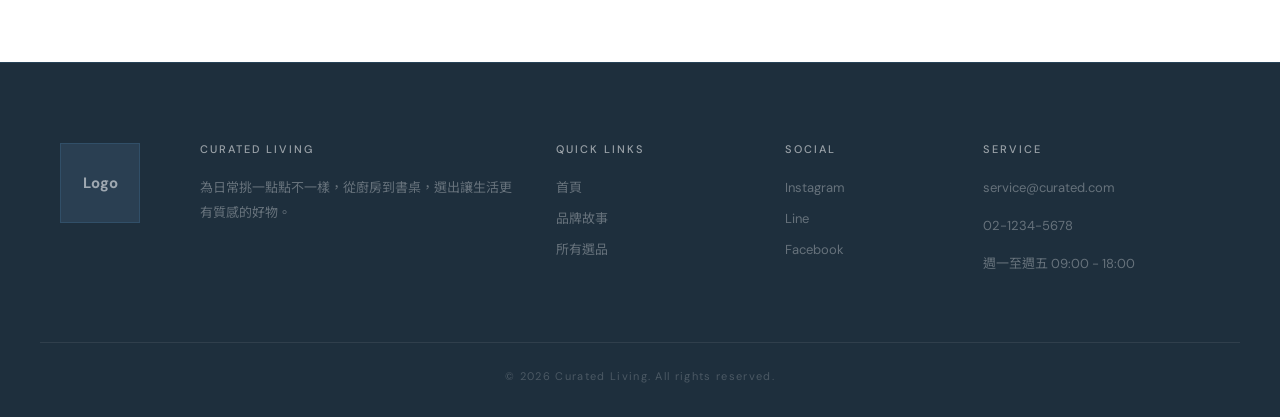
==== commit 48894417: "first commit" ====
--- a/index/index.html
+++ b/index/index.html
@@ -46,7 +46,10 @@
       </div>
     </div>
 
-    <div class="mobile-drawer" id="mobileDrawer">
+    
+  </header>
+
+  <div class="mobile-drawer" id="mobileDrawer">
       <div class="mobile-drawer-inner">
         <a href="../index/index.html" class="drawer-link active">首頁</a>
         <a href="../about/about.html" class="drawer-link">品牌故事</a>
@@ -70,7 +73,6 @@
         </div>
       </div>
     </div>
-  </header>
 
   <!-- HERO -->
   <section class="hero-section">
@@ -102,7 +104,7 @@
       </div>
 
       <div class="hero-image">
-        <img src="https://images.unsplash.com/photo-1556909114-f6e7ad7d3136?auto=format&fit=crop&w=900&q=80" alt="生活選品情境">
+        <img src="https://www.oppoliahome.com/wp-content/uploads/2022/04/Contemporary-Parallel-White-Kitchen-Cabinets-Design-obk22-cha-4-1.jpg" alt="生活選品情境">
       </div>
     </div>
   </section>
@@ -264,16 +266,27 @@
     const drawerDropdownToggle = document.getElementById('drawerDropdownToggle');
     const drawerSubmenu = document.getElementById('drawerSubmenu');
 
-    menuToggle.addEventListener('click', () => {
-      menuToggle.classList.toggle('active');
-      mobileDrawer.classList.toggle('active');
-      menuToggle.setAttribute('aria-expanded', menuToggle.classList.contains('active'));
-    });
-
-    drawerDropdownToggle.addEventListener('click', () => {
-      drawerDropdownToggle.classList.toggle('active');
-      drawerSubmenu.classList.toggle('active');
-    });
+    // ✅ 漢堡選單（一定要有才綁）
+    if (menuToggle && mobileDrawer) {
+      menuToggle.addEventListener('click', () => {
+        menuToggle.classList.toggle('active');
+        mobileDrawer.classList.toggle('active');
+        menuToggle.setAttribute(
+          'aria-expanded',
+          menuToggle.classList.contains('active')
+        );
+      });
+    }
+
+    // ✅ 子選單（有才綁）
+    if (drawerDropdownToggle && drawerSubmenu) {
+      drawerDropdownToggle.addEventListener('click', () => {
+        drawerDropdownToggle.classList.toggle('active');
+        drawerSubmenu.classList.toggle('active');
+      });
+    }
+
+    
   </script>
 </body>
 </html>
--- a/css/base.css
+++ b/css/base.css
@@ -1,38 +1,55 @@
 /* =========================================
    MAISON NORDIC — Design Tokens
-   Vol.01 / Luxury Minimal · Black & Gold
+   Vol.02 / Soft Blue · White · Serif
    ========================================= */
 @import url('https://fonts.googleapis.com/css2?family=Cormorant+Garamond:ital,wght@0,300;0,400;0,500;1,300;1,400&family=DM+Sans:wght@300;400;500&family=Noto+Serif+TC:wght@300;400;500&family=Noto+Sans+TC:wght@300;400;500&display=swap');
 
 :root {
-  /* ── Color ── */
-  --color-obsidian:   #0A0A08;   /* 近黑底色 */
-  --color-onyx:       #141412;   /* 卡片深底 */
-  --color-graphite:   #1E1E1B;   /* 次要底色 */
-  --color-iron:       #2C2C28;   /* 邊框深色 */
-  --color-smoke:      #4A4A44;   /* 次要線條 */
-  --color-ash:        #7A7A72;   /* 次要文字 */
-  --color-linen:      #F2EFE8;   /* 頁面底（極淡米白）*/
-  --color-ivory:      #FAF8F4;   /* Surface 白 */
-  --color-gold:       #C9A84C;   /* 主 Accent — 古典金 */
-  --color-gold-light: #E2C97E;   /* hover 亮金 */
-  --color-gold-dark:  #A8892E;   /* hover 深金 */
-  --color-platinum:   #D4D0C8;   /* 輔助淡灰金 */
+  /* ── Neutral Scale ── */
+  --color-navy:      #1e2f3d;   /* 主深色文字 */
+  --color-slate:     #2a3f52;   /* 次要深色 */
+  --color-steel:     #4a6478;   /* 中間色 */
+  --color-mist:      #8aa3b8;   /* 次要文字 */
+  --color-cloud:     #c8d9e6;   /* 淡線條 */
+  --color-frost:     #e8f1f8;   /* Hero / Surface 淡藍底 */
+  --color-white:     #ffffff;   /* 純白 */
+  --color-offwhite:  #f8fbfd;   /* 稍暖白 */
+
+  /* ── Brand Blue（主 Accent）── */
+  --color-blue:       #4a8bb5;  /* 主色：柔和粉藍 */
+  --color-blue-light: #7ab3d4;  /* hover 亮藍 */
+  --color-blue-dark:  #2d6f99;  /* hover 深藍 */
+  --color-blue-pale:  #ddeef8;  /* 輔助極淡藍 */
 
   /* ── Semantic ── */
-  --bg-page:        var(--color-linen);
-  --bg-surface:     var(--color-ivory);
-  --bg-inverse:     var(--color-obsidian);
-  --text-primary:   var(--color-obsidian);
-  --text-secondary: var(--color-ash);
-  --text-inverse:   var(--color-ivory);
-  --accent:         var(--color-gold);
-  --accent-hover:   var(--color-gold-dark);
-  --border-line:    rgba(10, 10, 8, 0.1);
-  --border-gold:    rgba(201, 168, 76, 0.25);  /* 降低透明度，金線更優雅不刺眼 */
+  --bg-page:        var(--color-white);
+  --bg-surface:     var(--color-offwhite);
+  --bg-hero:        var(--color-frost);
+  --bg-inverse:     var(--color-navy);
+  --text-primary:   var(--color-navy);
+  --text-secondary: var(--color-mist);
+  --text-inverse:   var(--color-white);
+  --accent:         var(--color-blue);
+  --accent-hover:   var(--color-blue-dark);
+  --border-line:    rgba(74, 100, 120, 0.12);
+  --border-blue:    rgba(74, 139, 181, 0.22);
+
+  /* ── Legacy aliases（讓舊 code 不爆掉）── */
+  --color-obsidian:   var(--color-navy);
+  --color-onyx:       var(--color-slate);
+  --color-graphite:   var(--color-frost);
+  --color-iron:       var(--color-cloud);
+  --color-smoke:      var(--color-mist);
+  --color-ash:        var(--color-mist);
+  --color-linen:      var(--color-white);
+  --color-ivory:      var(--color-offwhite);
+  --color-gold:       var(--color-blue);
+  --color-gold-light: var(--color-blue-light);
+  --color-gold-dark:  var(--color-blue-dark);
+  --color-platinum:   var(--color-cloud);
+  --border-gold:      var(--border-blue);
 
   /* ── Typography ── */
-  /* 英文用 Cormorant Garamond（Serif 優雅），中文自動 fallback 到 Noto Serif TC */
   --font-display: 'Cormorant Garamond', 'Noto Serif TC', Georgia, serif;
   --font-sans:    'DM Sans', 'Noto Sans TC', system-ui, sans-serif;
   --font-mono:    'Courier New', monospace;
@@ -44,9 +61,9 @@
 
   /* ── Layout ── */
   --container-max: 1320px;
-  --header-height: 72px;
-
-  /* ── Radius：近乎方角，偶爾 2px ── */
+  --header-height: 64px;
+
+  /* ── Radius ── */
   --radius:    0px;
   --radius-sm: 2px;
 }
@@ -80,25 +97,24 @@
   letter-spacing: 0.02em;
 }
 
-/* 純英文標題才加 italic；中文字不套 italic，靠 Noto Serif TC 的字重呈現質感 */
 :lang(en) h1, :lang(en) h2, :lang(en) h3 { font-style: italic; }
 
-/* Kicker：細小英文追蹤用 */
+/* Kicker */
 .kicker {
   font-family: var(--font-sans);
   font-size: 10px;
   font-weight: 500;
   letter-spacing: 0.22em;
-  color: var(--color-gold);
+  color: var(--color-blue);
   text-transform: uppercase;
   display: inline-block;
 }
 
-/* 金色分隔線裝飾 */
+/* 藍色分隔線裝飾 */
 .gold-rule {
   width: 40px;
   height: 1px;
-  background: var(--color-gold);
+  background: var(--color-blue);
   display: block;
   margin: var(--space-4) 0;
 }
@@ -108,9 +124,12 @@
    ========================================= */
 .header {
   position: sticky;
-  top: 0; z-index: 100;
-  background: var(--color-graphite);   /* 改用 #1E1E1B 取代純黑，柔和一點 */
-  border-bottom: 1px solid var(--border-gold);
+  top: 0;
+  z-index: 100;
+  background: rgba(255, 255, 255, 0.96);
+  border-bottom: 0.5px solid var(--border-line);
+  backdrop-filter: blur(16px);
+  -webkit-backdrop-filter: blur(16px);
 }
 
 .header-container {
@@ -130,12 +149,12 @@
   font-size: 18px;
   font-style: italic;
   letter-spacing: 0.12em;
-  color: var(--color-ivory);
+  color: var(--color-navy);
   text-transform: uppercase;
 }
 
 .logo span {
-  color: var(--color-gold);
+  color: var(--color-blue);
   font-style: normal;
   font-weight: 300;
 }
@@ -153,7 +172,7 @@
   font-weight: 400;
   letter-spacing: 0.18em;
   text-transform: uppercase;
-  color: rgba(242,239,232,0.55);
+  color: var(--color-mist);
   position: relative;
   padding: 8px 0;
   transition: color 0.25s;
@@ -162,11 +181,9 @@
 }
 
 .nav-menu > a:hover,
-.nav-dropdown-trigger:hover { color: var(--color-gold); }
-
-.nav-menu > a.active {
-  color: var(--color-ivory);
-}
+.nav-dropdown-trigger:hover { color: var(--color-blue-dark); }
+
+.nav-menu > a.active { color: var(--color-navy); }
 
 .nav-menu > a.active::after,
 .nav-dropdown-trigger.active::after {
@@ -174,7 +191,7 @@
   position: absolute;
   bottom: 0; left: 0; right: 0;
   height: 1px;
-  background: var(--color-gold);
+  background: var(--color-blue);
 }
 
 .nav-dropdown { position: relative; }
@@ -185,11 +202,11 @@
   left: 50%;
   transform: translateX(-50%);
   min-width: 200px;
-  background: var(--color-onyx);
-  border: 1px solid var(--border-gold);
+  background: var(--color-white);
+  border: 0.5px solid var(--border-line);
   border-radius: var(--radius);
   padding: var(--space-2) 0;
-  box-shadow: 0 8px 40px rgba(0,0,0,0.5);
+  box-shadow: 0 8px 32px rgba(30, 47, 61, 0.10);
   opacity: 0; visibility: hidden;
   transition: opacity 0.2s, visibility 0.2s;
 }
@@ -203,11 +220,11 @@
   font-size: 11px;
   letter-spacing: 0.14em;
   text-transform: uppercase;
-  color: rgba(242,239,232,0.5);
+  color: var(--color-mist);
   transition: color 0.15s;
 }
 
-.nav-dropdown-menu a:hover { color: var(--color-gold); }
+.nav-dropdown-menu a:hover { color: var(--color-blue-dark); }
 
 .nav-icons {
   display: flex;
@@ -220,11 +237,11 @@
   font-size: 11px;
   letter-spacing: 0.14em;
   text-transform: uppercase;
-  color: rgba(242,239,232,0.5);
+  color: var(--color-mist);
   transition: color 0.25s;
 }
 
-.nav-icons a:hover { color: var(--color-gold); }
+.nav-icons a:hover { color: var(--color-blue-dark); }
 
 .menu-toggle {
   display: none;
@@ -240,7 +257,7 @@
 .menu-toggle span {
   display: block;
   width: 22px; height: 1px;
-  background: var(--color-ivory);
+  background: var(--color-navy);
   transition: transform 0.25s, opacity 0.25s;
 }
 
@@ -248,10 +265,11 @@
 .menu-toggle.active span:nth-child(2) { opacity: 0; }
 .menu-toggle.active span:nth-child(3) { transform: translateY(-7px) rotate(-45deg); }
 
+/* Mobile Drawer */
 .mobile-drawer {
   position: fixed;
   top: var(--header-height); left: 0; right: 0; bottom: 0;
-  background: var(--color-obsidian);
+  background: var(--color-white);
   transform: translateX(100%);
   transition: transform 0.3s ease;
   overflow-y: auto; z-index: 99;
@@ -267,15 +285,15 @@
   font-size: 12px;
   letter-spacing: 0.18em;
   text-transform: uppercase;
-  color: rgba(242,239,232,0.5);
-  border-bottom: 1px solid rgba(201,168,76,0.15);
+  color: var(--color-mist);
+  border-bottom: 0.5px solid var(--border-line);
   transition: color 0.2s;
 }
 
-.drawer-link.active { color: var(--color-gold); }
-.drawer-link:hover  { color: var(--color-gold); }
-
-.drawer-dropdown { border-bottom: 1px solid rgba(201,168,76,0.15); }
+.drawer-link.active { color: var(--color-blue); }
+.drawer-link:hover  { color: var(--color-blue-dark); }
+
+.drawer-dropdown { border-bottom: 0.5px solid var(--border-line); }
 
 .drawer-dropdown-toggle {
   width: 100%; display: flex;
@@ -286,10 +304,10 @@
   font-size: 12px;
   letter-spacing: 0.18em;
   text-transform: uppercase;
-  color: rgba(242,239,232,0.5);
-}
-
-.drawer-arrow { transition: transform 0.25s; color: var(--color-gold); }
+  color: var(--color-mist);
+}
+
+.drawer-arrow { transition: transform 0.25s; color: var(--color-blue); }
 .drawer-dropdown-toggle.active .drawer-arrow { transform: rotate(180deg); }
 
 .drawer-submenu { max-height: 0; overflow: hidden; transition: max-height 0.3s ease; }
@@ -302,16 +320,16 @@
   font-size: 11px;
   letter-spacing: 0.14em;
   text-transform: uppercase;
-  color: rgba(242,239,232,0.35);
+  color: var(--color-cloud);
   transition: color 0.2s;
 }
 
-.drawer-sublink:hover { color: var(--color-gold); }
+.drawer-sublink:hover { color: var(--color-blue-dark); }
 
 .mobile-drawer-icons {
   margin-top: var(--space-6);
   padding-top: var(--space-5);
-  border-top: 1px solid rgba(201,168,76,0.15);
+  border-top: 0.5px solid var(--border-line);
   display: flex; flex-direction: column; gap: var(--space-3);
 }
 
@@ -320,101 +338,119 @@
   font-size: 11px;
   letter-spacing: 0.14em;
   text-transform: uppercase;
-  color: rgba(242,239,232,0.4);
+  color: var(--color-mist);
   transition: color 0.2s;
 }
 
-.mobile-drawer-icons a:hover { color: var(--color-gold); }
-
-/* =========================================
-   Footer
-   ========================================= */
+.mobile-drawer-icons a:hover { color: var(--color-blue-dark); }
+
+/* ==========================================================================
+   Footer — Maison Nordic
+   結構照舊，色系換成深藍
+   ========================================================================== */
+ 
 .footer-main {
-  background: var(--color-obsidian);
-  color: var(--text-inverse);
-  margin-top: var(--space-8);
-  border-top: 1px solid var(--border-gold);
-}
-
+  background-color: var(--color-navy);
+  padding: 80px 0 30px;
+  margin-top: 100px;
+  border-top: 1px solid var(--border-blue);
+}
+ 
 .footer-top-container {
-  max-width: var(--container-max);
+  max-width: 1200px;
   margin: 0 auto;
-  padding: var(--space-7) var(--space-5) var(--space-6);
+  display: flex;
+  gap: 60px;
+  padding: 0 20px;
+}
+ 
+.footer-logo-box {
+  flex-shrink: 0;
+}
+ 
+.footer-logo-square {
+  width: 80px;
+  height: 80px;
+  background-color: var(--color-slate);
+  display: flex;
+  align-items: center;
+  justify-content: center;
+  font-weight: bold;
+  color: rgba(255, 255, 255, 0.55);
+  border: 0.5px solid var(--border-blue);
+}
+ 
+.footer-links-grid {
+  flex: 1;
   display: grid;
-  grid-template-columns: 220px 1fr;
-  gap: var(--space-7);
-  align-items: start;
-}
-
-.footer-logo-square {
-  width: 88px; height: 88px;
-  border: 1px solid var(--border-gold);
-  display: flex; align-items: center; justify-content: center;
-  font-family: var(--font-display);
-  font-style: italic;
-  font-weight: 400;
+  grid-template-columns: 2fr 1.2fr 1fr 1.5fr;
+  gap: 40px;
+}
+ 
+.footer-column h4 {
+  font-family: var(--font-sans);
+  font-size: 11px;
+  font-weight: 500;
+  letter-spacing: 0.18em;
+  text-transform: uppercase;
+  margin-bottom: 20px;
+  color: rgba(255, 255, 255, 0.55);
+}
+ 
+.footer-column p,
+.footer-column li {
+  font-family: var(--font-sans);
   font-size: 13px;
+  color: rgba(255, 255, 255, 0.32);
+  line-height: 1.9;
+  list-style: none;
+  margin-bottom: 6px;
+}
+ 
+.footer-column ul {
+  list-style: none;
+  padding: 0;
+}
+ 
+.footer-column a {
+  color: rgba(255, 255, 255, 0.32);
+  transition: color 0.2s;
+}
+ 
+.footer-column a:hover {
+  color: rgba(255, 255, 255, 0.75);
+}
+ 
+.footer-bottom {
+  max-width: 1200px;
+  margin: 60px auto 0;
+  padding: 24px 20px 0;
+  border-top: 1px solid rgba(255, 255, 255, 0.08);
+  text-align: center;
+  font-family: var(--font-sans);
+  font-size: 11px;
   letter-spacing: 0.12em;
-  text-transform: uppercase;
-  color: var(--color-gold);
-}
-
-.footer-brand-tagline {
-  margin-top: var(--space-4);
-  font-family: var(--font-display);
-  font-style: italic;
-  font-size: 14px;
-  color: rgba(242,239,232,0.3);
-  line-height: 1.7;
-}
-
-.footer-links-grid {
-  display: grid;
-  grid-template-columns: repeat(4, 1fr);
-  gap: var(--space-6);
-}
-
-.footer-column h4 {
-  font-family: var(--font-sans);
-  font-size: 10px;
-  font-weight: 500;
-  letter-spacing: 0.22em;
-  text-transform: uppercase;
-  color: var(--color-gold);
-  margin-bottom: var(--space-4);
-}
-
-.footer-column p,
-.footer-column ul li {
-  font-family: var(--font-display);
-  font-size: 14px;
-  line-height: 2.1;
-  color: rgba(242,239,232,0.35);
-  margin: 0;
-}
-
-.footer-column ul { list-style: none; padding: 0; margin: 0; }
-
-.footer-column ul a {
-  font-family: var(--font-display);
-  font-size: 14px;
-  color: rgba(242,239,232,0.35);
-  transition: color 0.2s;
-}
-
-.footer-column ul a:hover { color: var(--color-gold); }
-
-.footer-bottom {
-  border-top: 1px solid rgba(201,168,76,0.1);
-  padding: var(--space-4) var(--space-5);
-  display: flex;
-  justify-content: space-between;
-  align-items: center;
-  font-family: var(--font-sans);
-  font-size: 10px;
-  letter-spacing: 0.18em;
-  text-transform: uppercase;
-  color: rgba(242,239,232,0.18);
+  color: rgba(255, 255, 255, 0.2);
+}
+ 
+/* ── Responsive ── */
+@media (max-width: 960px) {
+  .footer-links-grid {
+    grid-template-columns: 1fr 1fr;
+    gap: 32px;
+  }
+ 
+  .footer-top-container {
+    flex-direction: column;
+    gap: 40px;
+  }
+}
+ 
+@media (max-width: 640px) {
+  .footer-main { padding: 56px 0 24px; }
+  .footer-links-grid { grid-template-columns: 1fr; gap: 28px; }
+  .footer-bottom { margin-top: 40px; }
+} color: #999;
 }
 
 /* =========================================
@@ -422,58 +458,57 @@
    ========================================= */
 .btn {
   display: inline-block;
-  padding: 15px 36px;
+  padding: 14px 36px;
   font-family: var(--font-sans);
   font-size: 11px;
   font-weight: 500;
   letter-spacing: 0.2em;
   text-transform: uppercase;
-  border: 1px solid var(--color-gold);
+  border: 1px solid var(--color-navy);
   border-radius: var(--radius);
-  background: var(--color-gold);
-  color: var(--color-obsidian);
+  background: var(--color-navy);
+  color: var(--color-white);
   transition: background 0.25s, border-color 0.25s, color 0.25s;
   cursor: pointer;
 }
 
 .btn:hover {
-  background: transparent;
-  color: var(--color-gold);
+  background: var(--color-blue);
+  border-color: var(--color-blue);
 }
 
 .btn-outline {
   background: transparent;
-  color: var(--color-obsidian);
-  border-color: var(--color-obsidian);
+  color: var(--color-navy);
+  border-color: var(--color-navy);
 }
 
 .btn-outline:hover {
-  background: var(--color-obsidian);
-  color: var(--color-ivory);
+  background: var(--color-navy);
+  color: var(--color-white);
 }
 
 .btn-ghost {
   background: transparent;
-  border-color: rgba(201,168,76,0.4);
-  color: var(--color-gold);
+  border-color: rgba(74,139,181,0.4);
+  color: var(--color-blue);
 }
 
 .btn-ghost:hover {
-  background: var(--color-gold);
-  color: var(--color-obsidian);
-  border-color: var(--color-gold);
+  background: var(--color-blue);
+  color: var(--color-white);
+  border-color: var(--color-blue);
 }
 
 .btn-dark {
-  background: var(--color-obsidian);
-  border-color: var(--color-obsidian);
-  color: var(--color-ivory);
+  background: var(--color-navy);
+  border-color: var(--color-navy);
+  color: var(--color-white);
 }
 
 .btn-dark:hover {
-  background: var(--color-gold);
-  border-color: var(--color-gold);
-  color: var(--color-obsidian);
+  background: var(--color-blue);
+  border-color: var(--color-blue);
 }
 
 /* =========================================
@@ -485,7 +520,7 @@
   align-items: flex-end;
   justify-content: space-between;
   gap: var(--space-4);
-  border-bottom: 1px solid var(--border-line);
+  border-bottom: 0.5px solid var(--border-line);
   padding-bottom: var(--space-4);
 }
 
@@ -502,7 +537,7 @@
   font-weight: 500;
   letter-spacing: 0.22em;
   text-transform: uppercase;
-  color: var(--color-gold);
+  color: var(--color-blue);
   margin: 0 0 6px;
 }
 
@@ -534,166 +569,47 @@
 }
 
 /* =========================================
-   Department Store Soft Override
-   百貨商城柔和版：降低黑金對比
-========================================= */
-
-:root {
-  --color-obsidian: #2f2923;
-  --color-onyx: #3a332c;
-  --color-graphite: #5a4f43;
-
-  --color-linen: #f6f1e8;
-  --color-ivory: #fffaf2;
-
-  --color-gold: #b89245;
-  --color-gold-light: #d2b36d;
-  --color-gold-dark: #8f7136;
-
-  --text-primary: #2f2923;
-  --text-secondary: #756b60;
-  --text-inverse: #fffaf2;
-
-  --bg-page: #f6f1e8;
-  --bg-surface: #fffaf2;
-  --border-line: rgba(47, 41, 35, 0.12);
-  --border-gold: rgba(184, 146, 69, 0.22);
-}
-
-body {
-  background: var(--bg-page);
-  color: var(--text-primary);
-}
-
-/* Header 不要全黑，改百貨精品咖啡色 */
-.header {
-  background: rgba(255, 250, 242, 0.94);
-  border-bottom: 1px solid var(--border-line);
-  backdrop-filter: blur(16px);
-}
-
-.logo,
-.nav-menu > a.active {
-  color: var(--color-obsidian);
-}
-
-.nav-menu > a,
-.nav-dropdown-trigger,
-.nav-icons a {
-  color: rgba(47, 41, 35, 0.62);
-}
-
-.nav-menu > a:hover,
-.nav-dropdown-trigger:hover,
-.nav-icons a:hover {
-  color: var(--color-gold-dark);
-}
-
-.menu-toggle span {
-  background: var(--color-obsidian);
-}
-
-/* Dropdown */
-.nav-dropdown-menu {
-  background: var(--color-ivory);
-  border: 1px solid var(--border-line);
-  box-shadow: 0 18px 48px rgba(47, 41, 35, 0.12);
-}
-
-.nav-dropdown-menu a {
-  color: rgba(47, 41, 35, 0.62);
-}
-
-.nav-dropdown-menu a:hover {
-  color: var(--color-gold-dark);
-}
-
-/* Hero / 深色區塊降低壓迫感 */
-.hero-section,
-.about-hero,
-.product-list-hero,
-.about-story-section {
-  background: linear-gradient(135deg, #6b5b4b 0%, #3f352d 100%);
-  border-color: rgba(184, 146, 69, 0.18);
-}
-
-.hero-content h1,
-.about-hero-text h1,
-.product-list-hero h1,
-.story-header h2 {
-  color: #fffaf2;
-}
-
-.hero-content > p,
-.about-hero-text > p,
-.product-list-hero p {
-  color: rgba(255, 250, 242, 0.68);
-}
-
-/* 金線降低亮度 */
-.hero-section::before,
-.about-hero::before {
-  opacity: 0.45;
-}
-
-/* 商品卡與內容卡：更像百貨，不像黑金精品 */
-.theme-item,
-.product-card,
-.category-item,
-.list-product-card,
-.value-item {
-  background: #fffaf2;
-  border-color: rgba(47, 41, 35, 0.1);
-}
-
-.theme-item:hover,
-.category-item:hover,
-.list-product-card:hover {
-  border-color: rgba(184, 146, 69, 0.38);
-  box-shadow: 0 12px 36px rgba(47, 41, 35, 0.08);
-}
-
-/* Footer 改深咖啡，不用純黑 */
-.footer-main {
-  background: #2f2923;
-  border-top-color: rgba(184, 146, 69, 0.2);
-}
-
-/* Mobile / Tablet Navbar Drawer Fix */
+   Mobile Drawer Fix
+   ========================================= */
 @media (max-width: 960px) {
+  .header { z-index: 9999; }
+
   .mobile-drawer {
-    position: fixed;
-    top: var(--header-height);
-    left: 0;
-    right: 0;
-    bottom: 0;
-    z-index: 999;
-    background: #fffaf2;
-    transform: translateX(100%);
-    transition: transform 0.28s ease;
-    overflow-y: auto;
-    border-top: 1px solid var(--border-line);
+    display: block !important;
+    position: fixed !important;
+    top: var(--header-height) !important;
+    left: 0 !important;
+    right: auto !important;
+    bottom: auto !important;
+    width: 100vw !important;
+    height: calc(100dvh - var(--header-height)) !important;
+    background: var(--color-white) !important;
+    z-index: 99999 !important;
+    transform: translateX(100%) !important;
+    opacity: 1 !important;
+    visibility: visible !important;
+    pointer-events: auto !important;
+    overflow-y: auto !important;
+    border-top: 0.5px solid var(--border-line);
   }
 
   .mobile-drawer.active {
-    transform: translateX(0);
-  }
-
-  .mobile-drawer-inner {
-    padding: 28px 24px 56px;
-  }
+    transform: translateX(0) !important;
+  }
+
+  .mobile-drawer-inner { padding: 28px 24px 56px; }
 
   .drawer-link,
   .drawer-dropdown-toggle {
     color: var(--text-primary);
-    border-bottom: 1px solid var(--border-line);
+    border-bottom: 0.5px solid var(--border-line);
   }
 
   .drawer-link.active,
   .drawer-link:hover,
   .drawer-dropdown-toggle.active,
   .drawer-dropdown-toggle:hover {
-    color: var(--color-gold-dark);
+    color: var(--color-blue-dark);
   }
 
   .drawer-sublink,
@@ -703,6 +619,6 @@
 
   .drawer-sublink:hover,
   .mobile-drawer-icons a:hover {
-    color: var(--color-gold-dark);
-  }
-}+    color: var(--color-blue-dark);
+  }
+}
--- a/css/index.css
+++ b/css/index.css
@@ -594,4 +594,25 @@
   .theme-num {
     font-size: 8px;
   }
+}
+
+/* 平板版：本月精選圖片框固定填滿 */
+@media (min-width: 641px) and (max-width: 960px) {
+  .featured-grid .product-card {
+    grid-template-columns: 220px 1fr;
+    min-height: 180px;
+  }
+
+  .featured-grid .card-img-wrapper {
+    width: 100%;
+    height: 100%;
+    min-height: 180px;
+    aspect-ratio: auto;
+  }
+
+  .featured-grid .card-img-wrapper img {
+    width: 100%;
+    height: 100%;
+    object-fit: cover;
+  }
 }
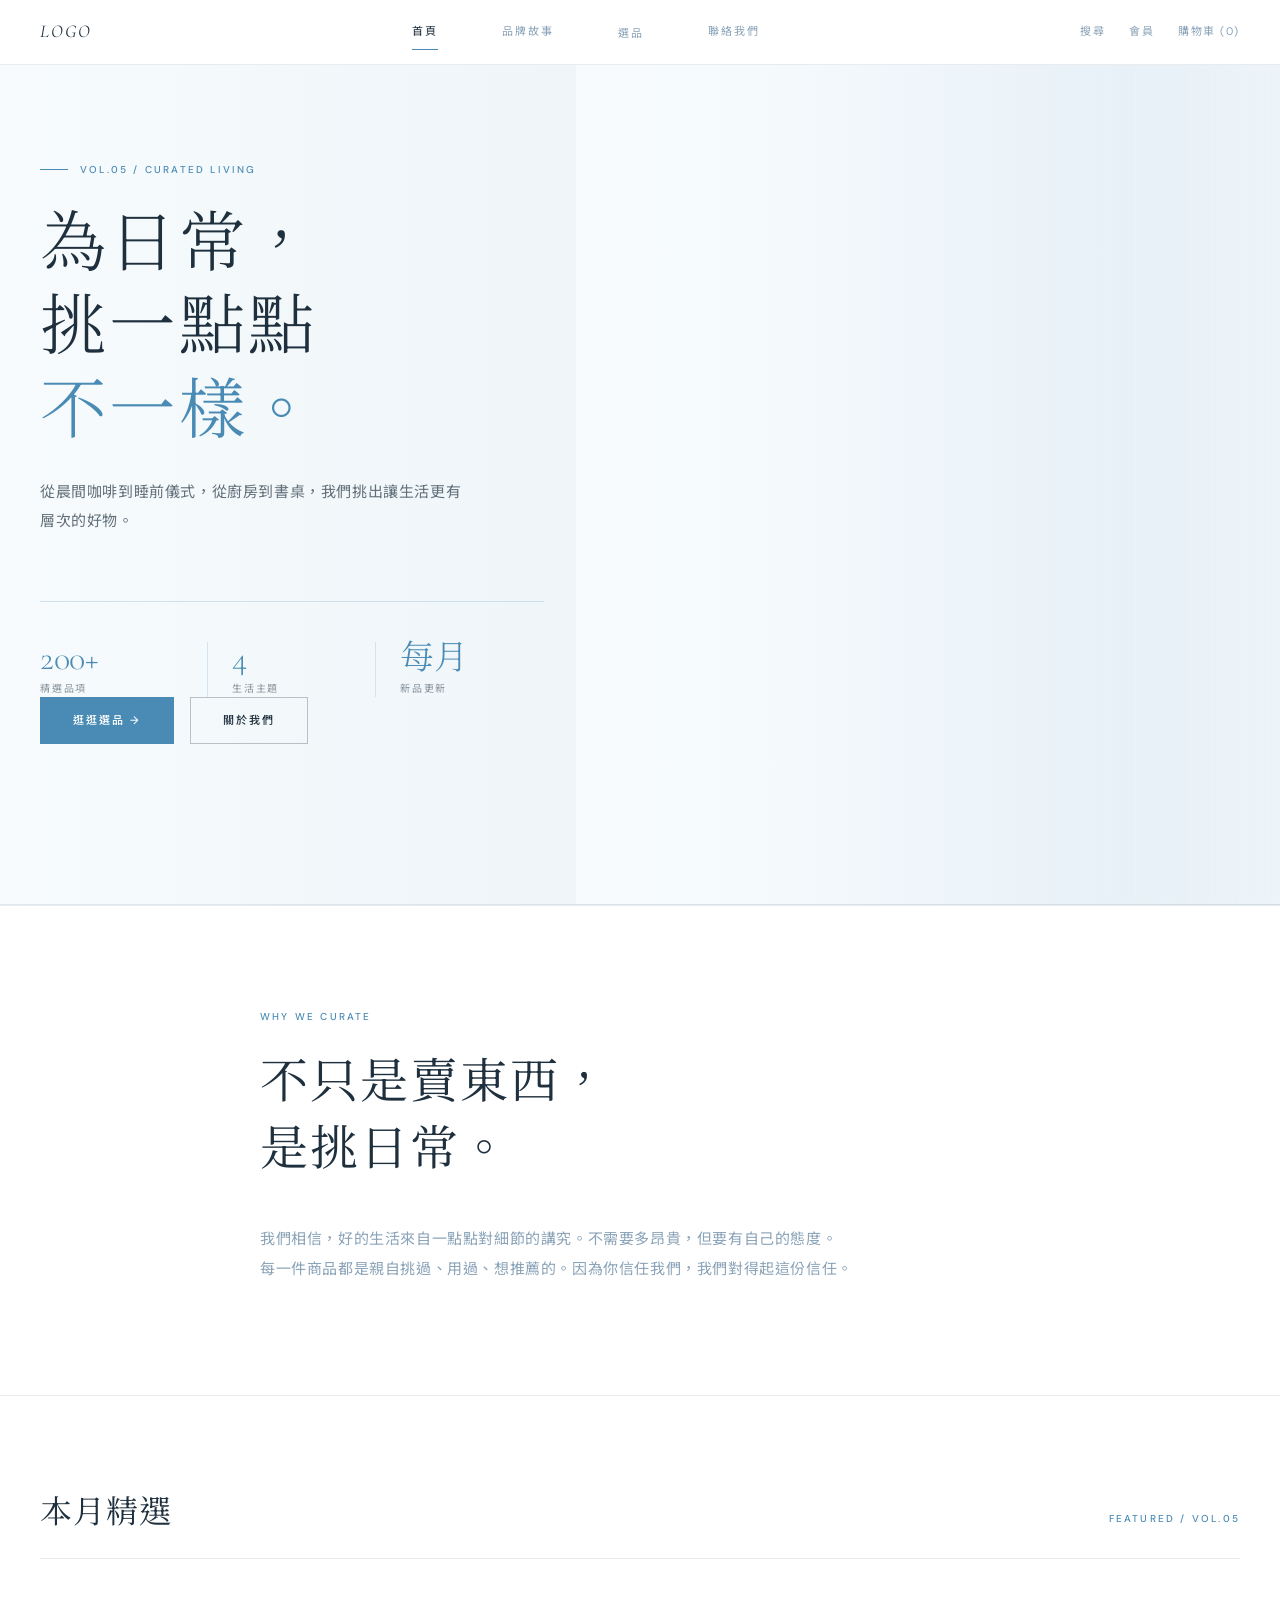
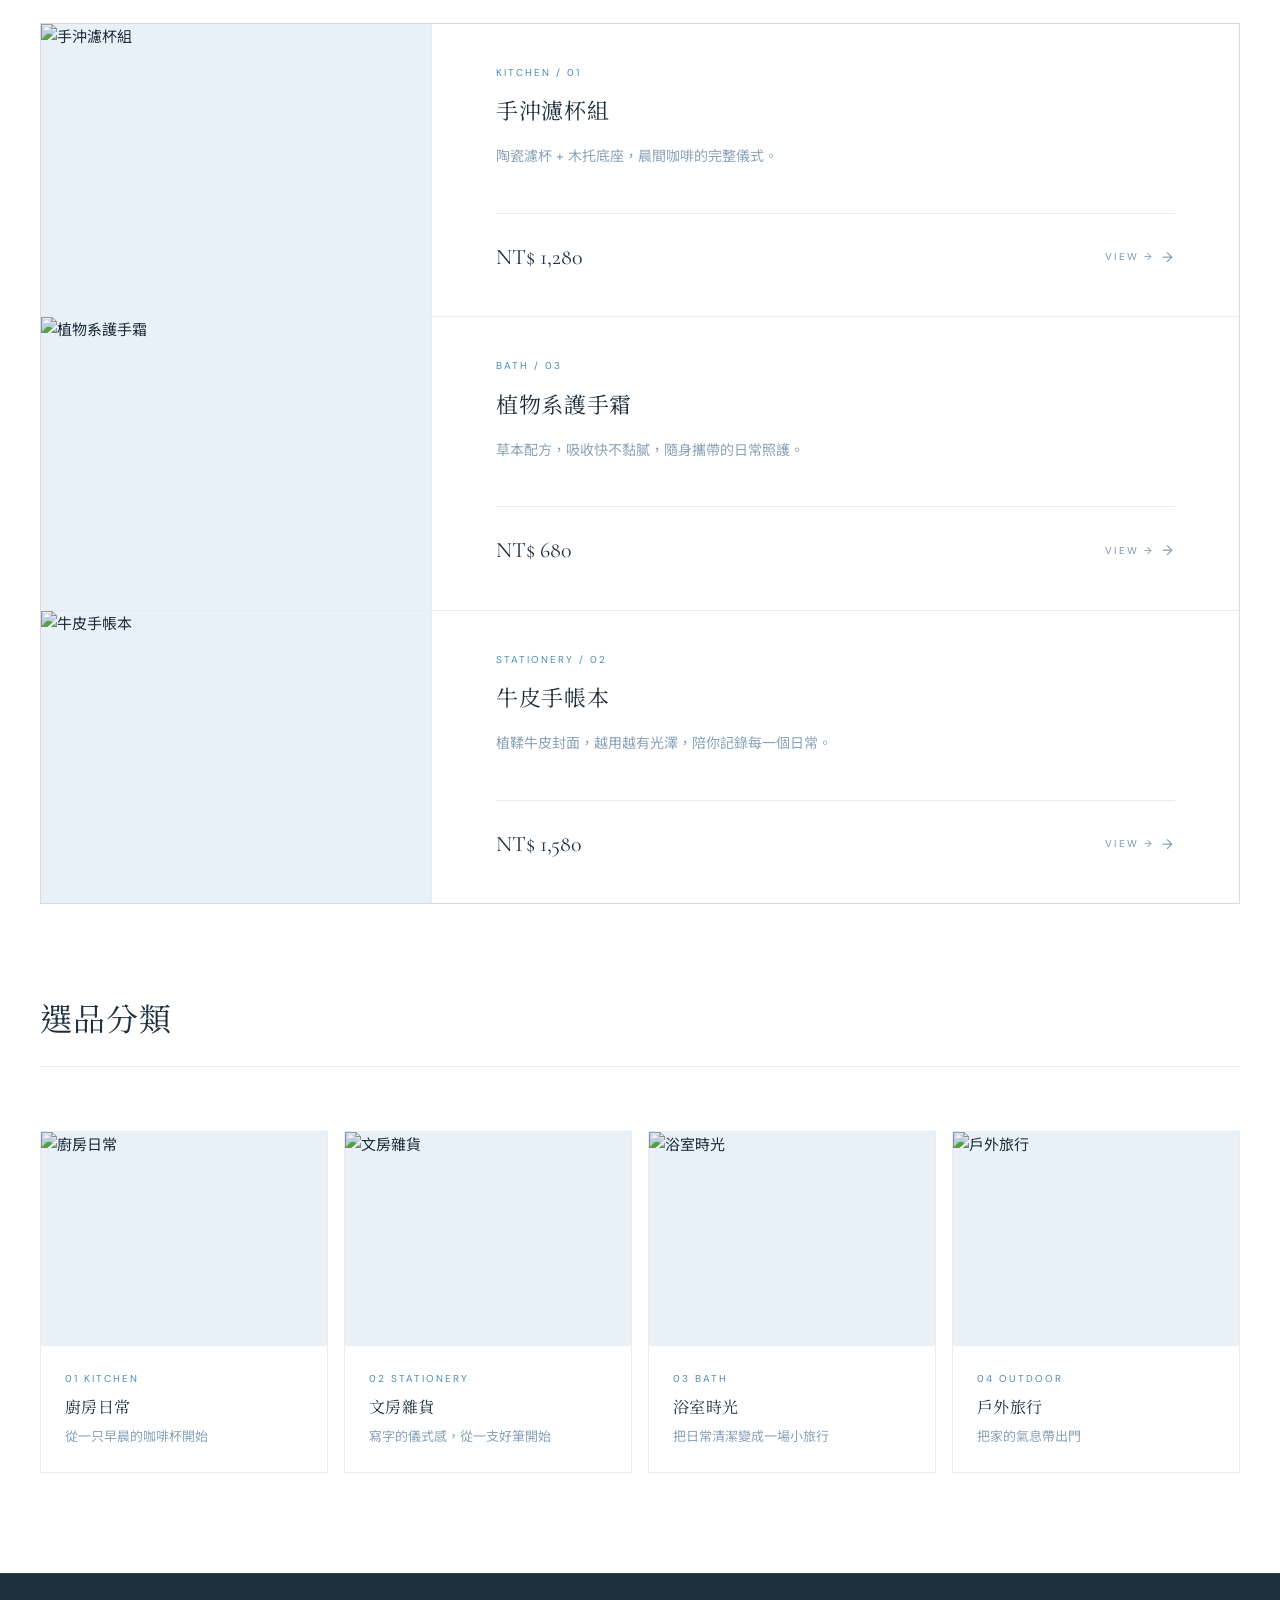
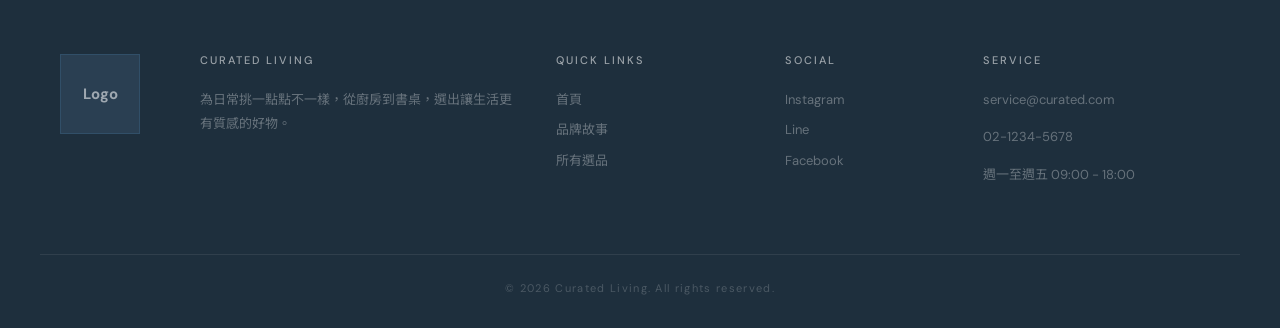
==== commit cdc9b75e: "first commit" ====
--- a/index/index.html
+++ b/index/index.html
@@ -104,7 +104,7 @@
       </div>
 
       <div class="hero-image">
-        <img src="https://www.oppoliahome.com/wp-content/uploads/2022/04/Contemporary-Parallel-White-Kitchen-Cabinets-Design-obk22-cha-4-1.jpg" alt="生活選品情境">
+        <img src="https://i0.wp.com/tj2lighting.com/wp-content/uploads/2024/04/20260305_1756_Image-Generation_remix_01kjypt2s5eedrys0swk66e7hy.jpg?ssl=1" alt="生活選品情境">
       </div>
     </div>
   </section>
--- a/css/index.css
+++ b/css/index.css
@@ -1,71 +1,138 @@
 /* =========================================
    Index Page — Maison Nordic
-   Luxury Minimal · Black Gold · Serif
+   Vol.02 / Soft Blue · White · Split Hero
    ========================================= */
 
-/* ── Hero ── */
+/* ── Hero：左文右圖延伸式 Hero / 右側漸層模糊 ── */
 .hero-section {
-  background: var(--color-graphite);  /* 深灰而非純黑，視覺更舒適 */
-  border-bottom: 1px solid var(--border-gold);
+  position: relative;
+  min-height: 88vh;
   overflow: hidden;
-  position: relative;
-}
-
-/* 背景細紋裝飾 */
-.hero-section::before {
-  content: "";
-  position: absolute;
-  inset: 0;
-  background-image:
-    repeating-linear-gradient(
-      90deg,
-      rgba(201,168,76,0.03) 0px,
-      rgba(201,168,76,0.03) 1px,
-      transparent 1px,
-      transparent 80px
-    );
-  pointer-events: none;
-}
-
+  background: linear-gradient(90deg, #f7fbfd 0%, #eef5f8 48%, #e4eef3 100%);
+  border-bottom: 0.5px solid var(--border-line);
+}
+
+/* Hero 內容容器：左側文字固定在前景 */
 .hero-container {
   max-width: var(--container-max);
+  min-height: 88vh;
   margin: 0 auto;
   padding: var(--space-7) var(--space-5);
-  display: grid;
-  grid-template-columns: 1fr 1fr;
-  gap: var(--space-7);
+  position: relative;
+  z-index: 3;
+  display: flex;
   align-items: center;
-  min-height: 88vh;
+}
+
+/* 左側文字 */
+.hero-content {
+  width: 42%;
+  max-width: 520px;
   position: relative;
+  z-index: 4;
 }
 
 .hero-content .kicker {
   margin-bottom: var(--space-4);
-  color: var(--color-gold);
+  display: flex;
+  align-items: center;
+  gap: 12px;
+  color: var(--color-blue);
+}
+
+.hero-content .kicker::before {
+  content: "";
+  display: inline-block;
+  width: 28px;
+  height: 1px;
+  background: var(--color-blue);
+  flex-shrink: 0;
 }
 
 .hero-content h1 {
   font-family: var(--font-display);
   font-weight: 300;
-  font-size: clamp(40px, 5.5vw, 80px);
-  line-height: 1.3;        /* 中文行高 */
-  letter-spacing: 0.03em;
+  font-size: clamp(42px, 5.2vw, 78px);
+  line-height: 1.26;
+  letter-spacing: 0.035em;
   margin-bottom: var(--space-4);
-  color: var(--color-ivory);
-}
-
-.hero-content h1 em {
+  color: var(--color-navy);
+}
+
+.hero-content h1 em,
+.hero-content h1 .accent {
   font-style: normal;
-  color: var(--color-gold);
+  color: var(--color-blue);
 }
 
 .hero-content > p {
   font-size: 15px;
-  line-height: 1.9;
-  color: rgba(242,239,232,0.5);
+  line-height: 1.95;
+  color: rgba(30, 47, 61, 0.68);
   margin-bottom: var(--space-6);
-  max-width: 400px;
-  font-family: var(--font-sans);
+  max-width: 430px;
+  font-family: var(--font-sans);
+  letter-spacing: 0.04em;
+}
+
+.hero-cta-row {
+  display: flex;
+  gap: var(--space-3);
+  align-items: center;
+  margin-bottom: var(--space-6);
+}
+
+/* Hero 主要 CTA：藍底白字 */
+.btn-accent {
+  display: inline-block;
+  padding: 13px 32px;
+  background: var(--color-blue);
+  border: 1px solid var(--color-blue);
+  color: var(--color-white);
+  font-family: var(--font-sans);
+  font-size: 11px;
+  font-weight: 500;
+  letter-spacing: 0.18em;
+  text-transform: uppercase;
+  text-decoration: none;
+  transition: background 0.25s, border-color 0.25s;
+  white-space: nowrap;
+}
+
+.btn-accent:hover {
+  background: var(--color-blue-dark);
+  border-color: var(--color-blue-dark);
+}
+
+/* Hero 次要 CTA：透明框，深色字 */
+.hero-cta-row .btn-outline {
+  display: inline-block;
+  padding: 13px 32px;
+  background: transparent;
+  border: 1px solid rgba(30, 47, 61, 0.28);
+  color: var(--color-navy);
+  font-family: var(--font-sans);
+  font-size: 11px;
+  font-weight: 500;
+  letter-spacing: 0.18em;
+  text-transform: uppercase;
+  text-decoration: none;
+  transition: border-color 0.25s, background 0.25s, color 0.25s;
+  white-space: nowrap;
+}
+
+.hero-cta-row .btn-outline:hover {
+  border-color: var(--color-navy);
+  background: rgba(30, 47, 61, 0.05);
+}
+
+.hero-cta-text {
+  font-family: var(--font-display);
+  font-style: italic;
+  font-size: 13px;
+  color: var(--color-mist);
+  padding-left: var(--space-3);
+  border-left: 1px solid var(--border-blue);
 }
 
 /* 三欄數字指標 */
@@ -73,26 +140,32 @@
   display: grid;
   grid-template-columns: repeat(3, 1fr);
   gap: 0;
-  margin-bottom: var(--space-6);
   padding-top: var(--space-5);
-  border-top: 1px solid rgba(201,168,76,0.2);
+  border-top: 0.5px solid rgba(74, 139, 181, 0.22);
+  max-width: 520px;
 }
 
 .hero-meta-item {
   padding-right: var(--space-4);
-  border-right: 1px solid rgba(201,168,76,0.15);
-}
-
-.hero-meta-item:last-child { border-right: none; padding-right: 0; padding-left: var(--space-4); }
-.hero-meta-item:nth-child(2) { padding-left: var(--space-4); }
+  border-right: 0.5px solid rgba(74, 139, 181, 0.18);
+}
+
+.hero-meta-item:last-child {
+  border-right: none;
+  padding-right: 0;
+  padding-left: var(--space-4);
+}
+
+.hero-meta-item:nth-child(2) {
+  padding-left: var(--space-4);
+}
 
 .hero-meta-item strong {
   display: block;
   font-family: var(--font-display);
-  font-size: 36px;
+  font-size: 34px;
   font-weight: 300;
-  font-style: italic;
-  color: var(--color-gold);
+  color: var(--color-blue);
   letter-spacing: -0.01em;
   margin-bottom: 4px;
   line-height: 1;
@@ -103,103 +176,203 @@
   font-size: 10px;
   letter-spacing: 0.18em;
   text-transform: uppercase;
-  color: rgba(242,239,232,0.35);
+  color: rgba(30, 47, 61, 0.5);
   display: block;
 }
 
-.hero-cta-row {
-  display: flex;
-  gap: var(--space-3);
-  align-items: center;
-}
-
-.hero-cta-text {
-  font-family: var(--font-display);
-  font-style: italic;
-  font-size: 13px;
-  color: rgba(242,239,232,0.35);
-  padding-left: var(--space-3);
-  border-left: 1px solid rgba(201,168,76,0.2);
-}
-
-/* 主圖 */
+/* 右側圖片：不是滿版背景，而是從中右側延伸出去 */
 .hero-image {
-  position: relative;
-  aspect-ratio: 3 / 4;
+  position: absolute;
+  top: 0;
+  right: 0;
+  bottom: 0;
+  left: 45%;
+  z-index: 1;
   overflow: hidden;
-}
-
+  background: var(--color-frost);
+}
+
+/* 圖片本體：放大、靠右，營造延伸感 */
 .hero-image img {
-  width: 100%; height: 100%;
+  width: 100%;
+  height: 100%;
   object-fit: cover;
-  filter: brightness(0.88) contrast(1.05);
-}
-
-/* 金色框裝飾 */
+  object-position: right center;
+  transform: scale(1.06);
+  filter: brightness(1) contrast(1.05) saturate(1);
+}
+
+/* 左側淡出：範圍拉更寬，過渡更緩 */
 .hero-image::before {
   content: "";
   position: absolute;
-  top: 24px; right: -16px;
-  width: 100%; height: 100%;
-  border: 1px solid var(--border-gold);
-  z-index: 0;
+  inset: 0;
+  z-index: 2;
   pointer-events: none;
-}
-
-.hero-image-label {
+  background: linear-gradient(
+    90deg,
+    #f7fbfd 0%,
+    rgba(247, 251, 253, 0.95) 18%,
+    rgba(247, 251, 253, 0.78) 32%,
+    rgba(247, 251, 253, 0.42) 52%,
+    rgba(247, 251, 253, 0.12) 68%,
+    rgba(247, 251, 253, 0) 80%
+  );
+}
+
+/* 右側虛化：blur 加強、範圍拉更大 */
+.hero-image::after {
+  content: "";
   position: absolute;
-  bottom: var(--space-4);
-  left: var(--space-4);
-  font-family: var(--font-sans);
-  font-size: 10px;
-  letter-spacing: 0.2em;
-  text-transform: uppercase;
-  color: rgba(242,239,232,0.6);
-  z-index: 2;
+  top: -24px;
+  right: -24px;
+  bottom: -24px;
+  width: 28%;
+  z-index: 3;
+  pointer-events: none;
+  background: linear-gradient(
+    90deg,
+    rgba(238,245,248,0) 0%,
+    rgba(238,245,248,0.2) 40%,
+    rgba(238,245,248,0.6) 75%,
+    rgba(238,245,248,0.9) 100%
+  );
+  backdrop-filter: blur(2px);
+  -webkit-backdrop-filter: blur(6px);
+}
+
+
+
+/* 手機 / 平板 */
+@media (max-width: 960px) {
+  .hero-section {
+    min-height: 78vh;
+  }
+
+  .hero-container {
+    min-height: 78vh;
+    padding: var(--space-6) var(--space-4);
+  }
+
+  .hero-content {
+    width: 68%;
+    max-width: 500px;
+  }
+
+  .hero-image {
+    left: 26%;
+  }
+
+  .hero-image img {
+    object-position: center right;
+    transform: scale(1.06);
+    filter: brightness(0.94) contrast(1.02) saturate(0.86);
+  }
+
+  .hero-image::before {
+    background: linear-gradient(
+      90deg,
+      #f7fbfd 0%,
+      rgba(247, 251, 253, 0.9) 20%,
+      rgba(247, 251, 253, 0.52) 42%,
+      rgba(247, 251, 253, 0.12) 68%,
+      rgba(247, 251, 253, 0) 100%
+    );
+  }
+}
+
+@media (max-width: 640px) {
+  .hero-section {
+    min-height: 76vh;
+  }
+
+  .hero-container {
+    min-height: 76vh;
+    padding: var(--space-6) var(--space-3);
+  }
+
+  .hero-content {
+    width: 82%;
+  }
+
+  .hero-content h1 {
+    font-size: 42px;
+    line-height: 1.32;
+  }
+
+  .hero-content > p {
+    font-size: 13px;
+    max-width: 320px;
+  }
+
+  .hero-image {
+    left: 18%;
+    opacity: 0.78;
+  }
+
+  .hero-image::after {
+    width: 36%;
+    backdrop-filter: blur(2px);
+    -webkit-backdrop-filter: blur(2px);
+  }
+
+  .hero-meta {
+    grid-template-columns: repeat(3, 1fr);
+  }
+
+  .hero-meta-item {
+    padding-right: 10px;
+  }
+
+  .hero-meta-item:nth-child(2),
+  .hero-meta-item:last-child {
+    padding-left: 10px;
+  }
+
+  .hero-meta-item strong {
+    font-size: 24px;
+  }
+
+  .hero-meta-item span {
+    font-size: 9px;
+    letter-spacing: 0.12em;
+  }
+
+  .hero-cta-row {
+    flex-wrap: wrap;
+  }
 }
 
 /* ── Manifesto ── */
 .manifesto {
-  background: var(--color-linen);
+  background: var(--color-white);
   padding: var(--space-7) var(--space-5);
-  border-bottom: 1px solid var(--border-line);
-  border-top: 1px solid var(--border-line);
+  border-bottom: 0.5px solid var(--border-line);
+  border-top: 0.5px solid var(--border-line);
   position: relative;
 }
 
-.manifesto-container {
-  max-width: 760px;
-  margin: 0 auto;
-  /* 移除雙欄 grid，讓文字正常全寬排列 */
-}
-
-/* 金線裝飾改為文字上方水平線 */
-.manifesto-rule {
-  display: none; /* 隱藏原本直線欄，改用 border-top */
-}
-
-.manifesto .kicker {
-  margin-bottom: var(--space-4);
-}
+.manifesto-container { max-width: 760px; margin: 0 auto; }
+.manifesto-rule { display: none; }
+
+.manifesto .kicker { margin-bottom: var(--space-4); }
 
 .manifesto h2 {
   font-family: var(--font-display);
   font-weight: 400;
   font-size: clamp(28px, 4vw, 48px);
-  line-height: 1.4;       /* 中文行高需要更大 */
-  letter-spacing: 0.04em; /* 中文適合微量字距 */
-  color: var(--color-obsidian);
+  line-height: 1.4;
+  letter-spacing: 0.04em;
+  color: var(--color-navy);
   margin-bottom: var(--space-5);
-  /* 移除 font-style: italic，中文 italic 會很醜 */
 }
 
 .manifesto p {
   font-family: var(--font-sans);
   font-size: 15px;
-  line-height: 2.0;       /* 中文內文需要大行高 */
+  line-height: 2.0;
   color: var(--text-secondary);
-  letter-spacing: 0.05em;
-  /* 移除 max-width，讓文字填滿容器 */
+  letter-spacing: 0.04em;
 }
 
 /* ── 本月主題 ── */
@@ -216,30 +389,30 @@
 }
 
 .theme-item {
-  background: var(--color-ivory);
+  background: var(--color-white);
   overflow: hidden;
-  border: 1px solid var(--border-line);
+  border: 0.5px solid var(--border-line);
   transition: border-color 0.3s, box-shadow 0.3s;
   display: flex;
   flex-direction: column;
 }
 
 .theme-item:hover {
-  border-color: var(--border-gold);
-  box-shadow: 0 4px 24px rgba(201,168,76,0.08);
+  border-color: var(--color-blue);
+  box-shadow: 0 4px 24px rgba(74,139,181,0.08);
 }
 
 .theme-img {
   aspect-ratio: 4 / 3;
   overflow: hidden;
-  background: var(--color-linen);
+  background: var(--color-frost);
 }
 
 .theme-img img {
   width: 100%; height: 100%;
   object-fit: cover;
   transition: transform 0.7s ease;
-  filter: brightness(0.92);
+  filter: brightness(0.95);
 }
 
 .theme-item:hover .theme-img img { transform: scale(1.04); filter: brightness(1); }
@@ -250,7 +423,7 @@
   font-family: var(--font-sans);
   font-size: 10px;
   letter-spacing: 0.2em;
-  color: var(--color-gold);
+  color: var(--color-blue);
   text-transform: uppercase;
   display: block;
   margin-bottom: var(--space-2);
@@ -263,6 +436,7 @@
   letter-spacing: 0.03em;
   line-height: 1.5;
   margin-bottom: 6px;
+  color: var(--color-navy);
 }
 
 .theme-body p {
@@ -273,24 +447,23 @@
   margin: 0;
 }
 
-/* ── Featured Products — 橫式卡片 ── */
+/* ── Featured Products ── */
 .featured-section {
   max-width: var(--container-max);
   margin: 0 auto;
   padding: var(--space-7) var(--space-5) 0;
 }
 
-/* 橫式卡片：左圖右文 */
 .featured-grid {
   display: flex;
   flex-direction: column;
   gap: 1px;
   background: var(--border-line);
-  border: 1px solid var(--border-line);
+  border: 0.5px solid var(--border-line);
 }
 
 .product-card {
-  background: var(--color-ivory);
+  background: var(--color-white);
   display: grid;
   grid-template-columns: 390px 1fr;
   gap: 0;
@@ -298,15 +471,15 @@
   position: relative;
 }
 
-.product-card:hover { background: var(--bg-surface); }
-
-/* 金色左邊線，hover 出現 */
+.product-card:hover { background: var(--color-offwhite); }
+
+/* 藍色左邊線，hover 出現 */
 .product-card::before {
   content: "";
   position: absolute;
   left: 0; top: 0; bottom: 0;
   width: 2px;
-  background: var(--color-gold);
+  background: var(--color-blue);
   transform: scaleY(0);
   transform-origin: bottom;
   transition: transform 0.35s ease;
@@ -317,7 +490,7 @@
 .card-img-wrapper {
   aspect-ratio: 4 / 3;
   overflow: hidden;
-  background: var(--color-linen);
+  background: var(--color-frost);
   flex-shrink: 0;
 }
 
@@ -325,7 +498,7 @@
   width: 100%; height: 100%;
   object-fit: cover;
   transition: transform 0.7s ease;
-  filter: brightness(0.94);
+  filter: brightness(0.96);
 }
 
 .product-card:hover .card-img-wrapper img {
@@ -338,14 +511,14 @@
   display: flex;
   flex-direction: column;
   justify-content: center;
-  border-left: 1px solid var(--border-line);
+  border-left: 0.5px solid var(--border-line);
 }
 
 .card-tag {
   font-family: var(--font-sans);
   font-size: 10px;
   letter-spacing: 0.2em;
-  color: var(--color-gold);
+  color: var(--color-blue);
   text-transform: uppercase;
   margin-bottom: var(--space-3);
 }
@@ -357,6 +530,7 @@
   letter-spacing: 0.03em;
   margin-bottom: var(--space-3);
   line-height: 1.4;
+  color: var(--color-navy);
 }
 
 .card-body > p {
@@ -374,7 +548,7 @@
   justify-content: space-between;
   align-items: center;
   padding-top: var(--space-4);
-  border-top: 1px solid var(--border-line);
+  border-top: 0.5px solid var(--border-line);
   margin-top: auto;
 }
 
@@ -382,7 +556,7 @@
   font-family: var(--font-display);
   font-weight: 400;
   font-size: 22px;
-  color: var(--text-primary);
+  color: var(--color-navy);
 }
 
 .view-link {
@@ -404,11 +578,7 @@
   transition: transform 0.2s;
 }
 
-.product-card:hover .view-link {
-  color: var(--color-gold);
-  gap: 12px;
-}
-
+.product-card:hover .view-link { color: var(--color-blue); gap: 12px; }
 .product-card:hover .view-link::after { transform: translateX(4px); }
 
 /* ── Category ── */
@@ -427,23 +597,23 @@
 .category-item {
   display: flex;
   flex-direction: column;
-  background: var(--color-ivory);
-  border: 1px solid var(--border-line);
+  background: var(--color-white);
+  border: 0.5px solid var(--border-line);
   overflow: hidden;
   transition: border-color 0.25s;
 }
 
-.category-item:hover { border-color: var(--border-gold); }
+.category-item:hover { border-color: var(--color-blue); }
 
 .category-item img {
   aspect-ratio: 1;
   width: 100%;
   object-fit: cover;
   transition: transform 0.7s ease;
-  filter: brightness(0.9) grayscale(0.1);
-}
-
-.category-item:hover img { transform: scale(1.04); filter: brightness(1) grayscale(0); }
+  filter: brightness(0.95);
+}
+
+.category-item:hover img { transform: scale(1.04); filter: brightness(1); }
 
 .category-label {
   padding: var(--space-3) var(--space-4);
@@ -454,7 +624,8 @@
   font-weight: 400;
   font-size: 15px;
   letter-spacing: 0.04em;
-  border-top: 1px solid var(--border-line);
+  border-top: 0.5px solid var(--border-line);
+  color: var(--color-navy);
 }
 
 .category-label span {
@@ -462,7 +633,7 @@
   font-size: 10px;
   letter-spacing: 0.15em;
   font-style: normal;
-  color: var(--color-gold);
+  color: var(--color-blue);
   text-transform: uppercase;
   transition: transform 0.2s;
 }
@@ -471,28 +642,10 @@
 
 /* ── Responsive ── */
 @media (max-width: 960px) {
-  .hero-container {
-    grid-template-columns: 1fr;
-    min-height: unset;
-    padding: var(--space-6) var(--space-4);
-    gap: var(--space-5);
-  }
-
-  .hero-image { aspect-ratio: 4/3; }
-  .hero-image::before { display: none; }
-
-  .manifesto-container {
-    grid-template-columns: 1fr;
-    gap: var(--space-4);
-  }
-
+  .manifesto-container { grid-template-columns: 1fr; }
   .manifesto-rule { display: none; }
-
-  .themes-grid  { grid-template-columns: repeat(2, 1fr); }
-
-  /* 橫式卡片 → 在中尺寸螢幕縮小左欄 */
+  .themes-grid { grid-template-columns: repeat(2, 1fr); }
   .product-card { grid-template-columns: 220px 1fr; }
-
   .category-grid { grid-template-columns: repeat(2, 1fr); }
 
   .manifesto { padding: var(--space-6) var(--space-4); }
@@ -502,14 +655,16 @@
 }
 
 @media (max-width: 640px) {
-  /* 橫式卡片 → 小螢幕改直式 */
   .product-card { grid-template-columns: 1fr; }
   .card-img-wrapper { aspect-ratio: 16/9; }
-  .card-body { padding: var(--space-4); border-left: none; border-top: 1px solid var(--border-line); }
-  .themes-grid  { grid-template-columns: 1fr; }
+  .card-body { padding: var(--space-4); border-left: none; border-top: 0.5px solid var(--border-line); }
+  .themes-grid { grid-template-columns: repeat(2, 1fr) !important; gap: 12px; }
   .category-grid { grid-template-columns: 1fr 1fr; }
-  .hero-meta { grid-template-columns: repeat(3, 1fr); }
-  .hero-meta-item { padding-left: 0; }
+  .theme-img { aspect-ratio: 1 / 1; }
+  .theme-body { padding: 12px; }
+  .theme-body h3 { font-size: 14px; }
+  .theme-body p { font-size: 11px; }
+  .theme-num { font-size: 8px; }
 }
 
 /* 手機版：商品卡一行兩個 */
@@ -537,7 +692,7 @@
   .product-list-grid .list-product-card .list-product-body {
     padding: 12px;
     border-left: none;
-    border-top: 1px solid var(--border-line);
+    border-top: 0.5px solid var(--border-line);
   }
 
   .product-list-grid .list-product-card .list-product-body h3 {
@@ -563,35 +718,6 @@
   }
 
   .product-list-grid .list-product-card .list-product-link {
-    font-size: 8px;
-  }
-}
-/* 分類區手機兩欄（強制版） */
-@media (max-width: 640px) {
-  .themes-grid {
-    grid-template-columns: repeat(2, 1fr) !important;
-    gap: 12px;
-  }
-
-  .theme-img {
-    aspect-ratio: 1 / 1; /* 保持方形卡片 */
-  }
-
-  .theme-body {
-    padding: 12px;
-  }
-
-  .theme-body h3 {
-    font-size: 14px;
-    line-height: 1.3;
-  }
-
-  .theme-body p {
-    font-size: 11px;
-    line-height: 1.5;
-  }
-
-  .theme-num {
     font-size: 8px;
   }
 }
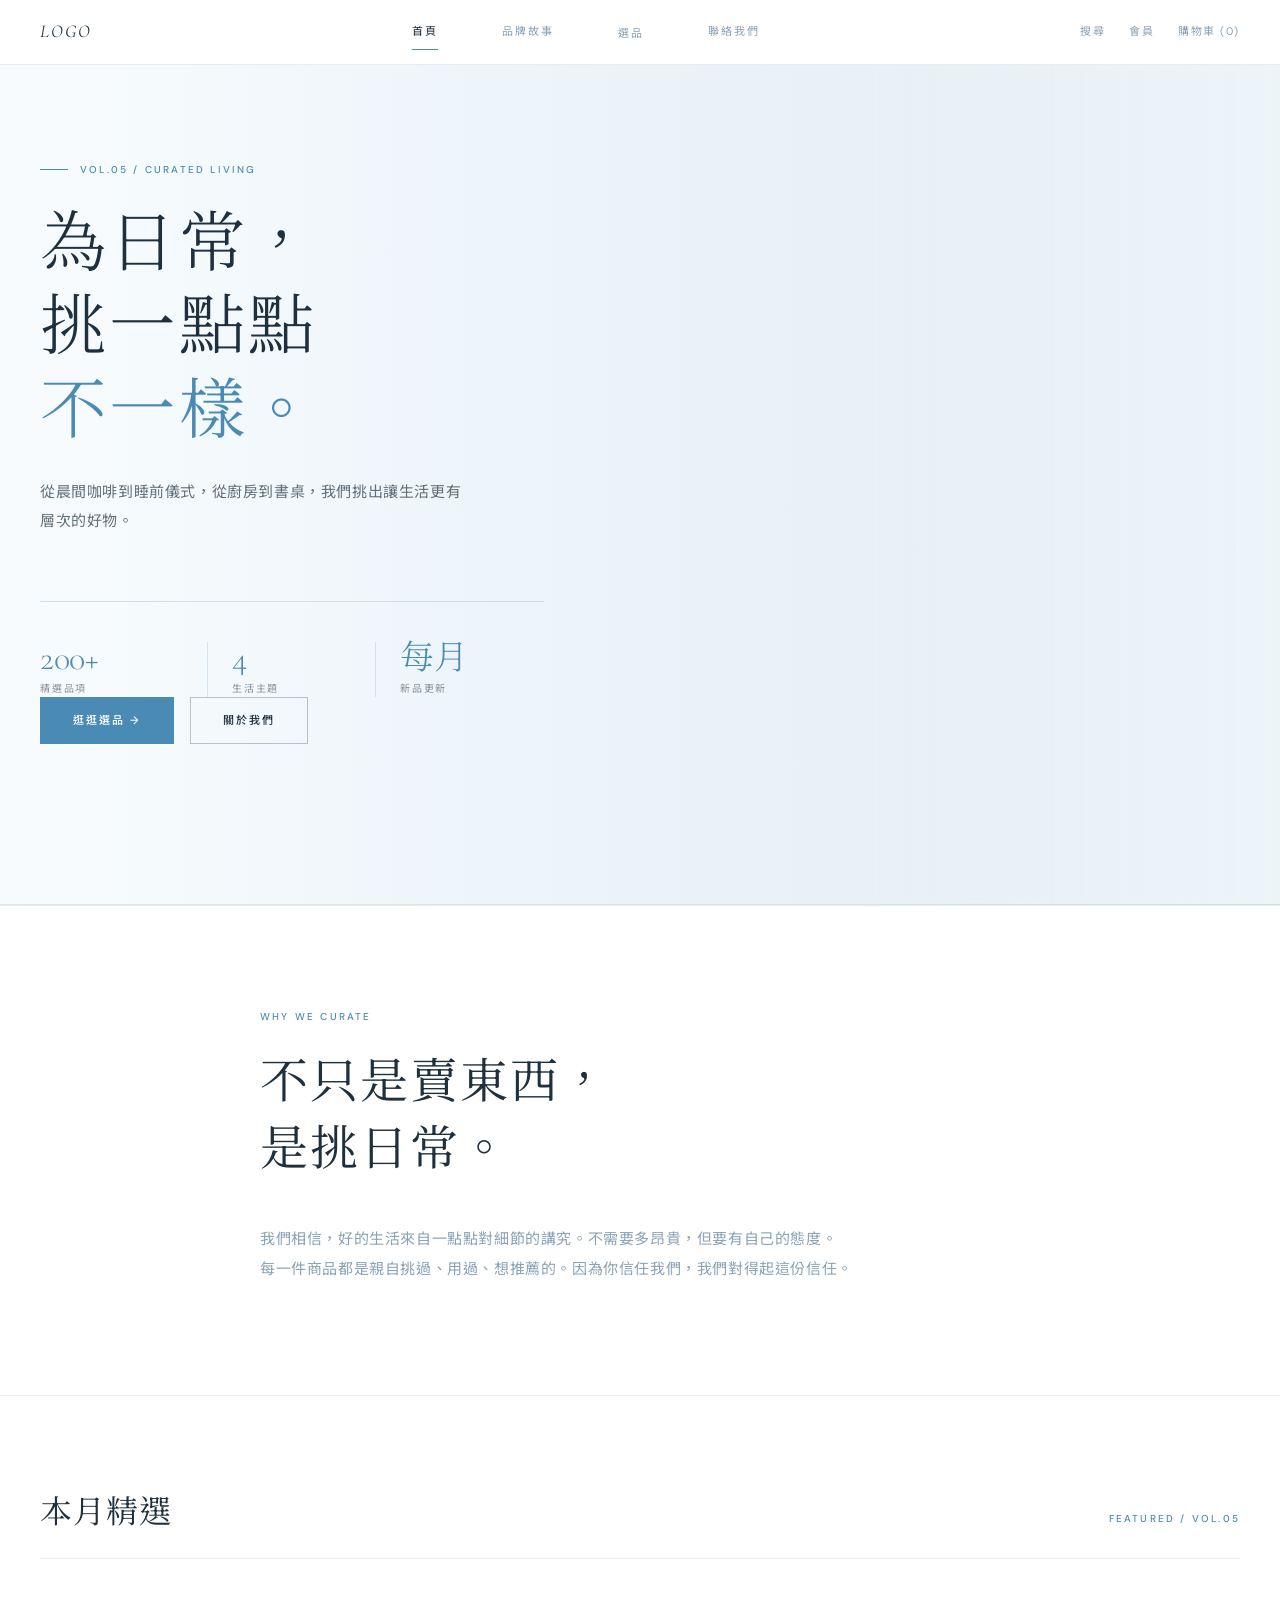
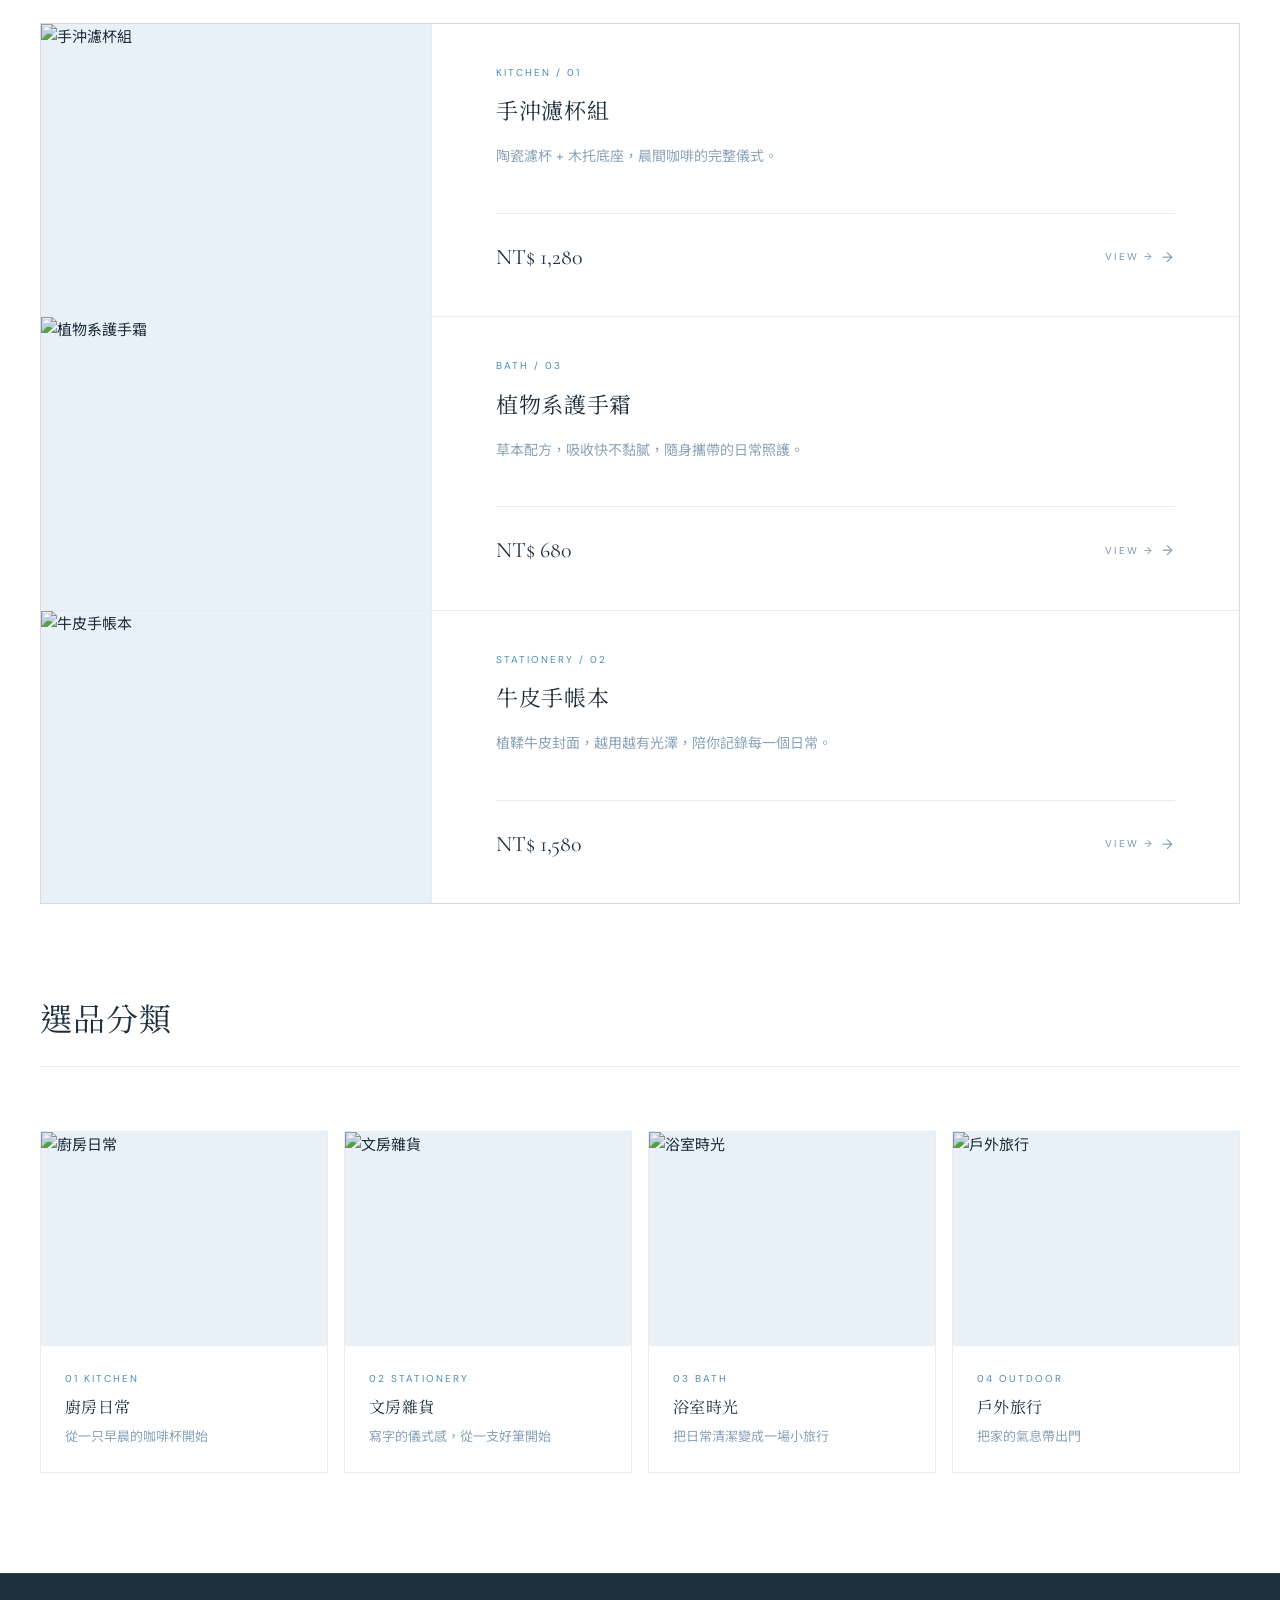
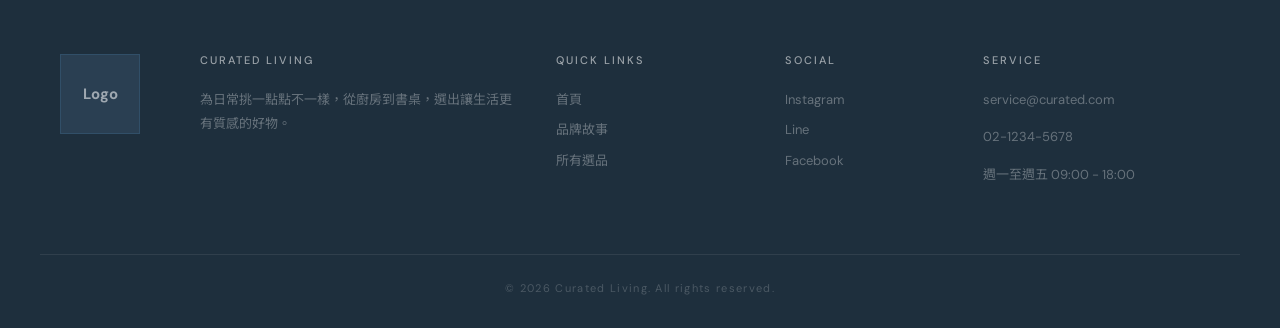
==== commit e7f9b4aa: "first commit" ====
--- a/index/index.html
+++ b/index/index.html
@@ -104,7 +104,9 @@
       </div>
 
       <div class="hero-image">
-        <img src="https://i0.wp.com/tj2lighting.com/wp-content/uploads/2024/04/20260305_1756_Image-Generation_remix_01kjypt2s5eedrys0swk66e7hy.jpg?ssl=1" alt="生活選品情境">
+        <img src="https://i0.wp.com/tj2lighting.com/wp-content/uploads/2024/04/20260305_1756_Image-Generation_remix_01kjypt2s5eedrys0swk66e7hy.jpg?ssl=1" class="hero-slide active">
+        <img src="https://www.twucm.com/uploads/products/664af65b833f7.jpg" class="hero-slide">
+        <img src="https://mook-aws.hmgcdn.com/public/article/a1/16600/A16600_1509440388_1.jpg" class="hero-slide">
       </div>
     </div>
   </section>
@@ -265,6 +267,17 @@
     const mobileDrawer = document.getElementById('mobileDrawer');
     const drawerDropdownToggle = document.getElementById('drawerDropdownToggle');
     const drawerSubmenu = document.getElementById('drawerSubmenu');
+
+    const slides = document.querySelectorAll('.hero-slide');
+    let current = 0;
+
+    setInterval(() => {
+      slides[current].classList.remove('active');
+
+      current = (current + 1) % slides.length;
+
+      slides[current].classList.add('active');
+    }, 4000);
 
     // ✅ 漢堡選單（一定要有才綁）
     if (menuToggle && mobileDrawer) {
--- a/css/index.css
+++ b/css/index.css
@@ -186,7 +186,7 @@
   top: 0;
   right: 0;
   bottom: 0;
-  left: 45%;
+  left: 34%;
   z-index: 1;
   overflow: hidden;
   background: var(--color-frost);
@@ -198,8 +198,8 @@
   height: 100%;
   object-fit: cover;
   object-position: right center;
-  transform: scale(1.06);
-  filter: brightness(1) contrast(1.05) saturate(1);
+  transform: scale(1.08);
+  filter: brightness(1.02) contrast(1.04) saturate(0.96);
 }
 
 /* 左側淡出：範圍拉更寬，過渡更緩 */
@@ -212,11 +212,11 @@
   background: linear-gradient(
     90deg,
     #f7fbfd 0%,
-    rgba(247, 251, 253, 0.95) 18%,
-    rgba(247, 251, 253, 0.78) 32%,
-    rgba(247, 251, 253, 0.42) 52%,
-    rgba(247, 251, 253, 0.12) 68%,
-    rgba(247, 251, 253, 0) 80%
+    rgba(247, 251, 253, 0.92) 10%,
+    rgba(247, 251, 253, 0.65) 24%,
+    rgba(247, 251, 253, 0.32) 40%,
+    rgba(247, 251, 253, 0.08) 58%,
+    rgba(247, 251, 253, 0) 72%
   );
 }
 
@@ -225,22 +225,47 @@
   content: "";
   position: absolute;
   top: -24px;
-  right: -24px;
+  right: -80px;
   bottom: -24px;
-  width: 28%;
+  width: 38%;
   z-index: 3;
   pointer-events: none;
   background: linear-gradient(
     90deg,
     rgba(238,245,248,0) 0%,
-    rgba(238,245,248,0.2) 40%,
-    rgba(238,245,248,0.6) 75%,
+    rgba(238,245,248,0.18) 35%,
+    rgba(238,245,248,0.55) 70%,
     rgba(238,245,248,0.9) 100%
   );
   backdrop-filter: blur(2px);
   -webkit-backdrop-filter: blur(6px);
 }
 
+.hero-image {
+  position: absolute;
+  inset: 0;
+  overflow: hidden;
+}
+
+/* 所有圖片疊在一起 */
+.hero-slide {
+  position: absolute;
+  inset: 0;
+  width: 100%;
+  height: 100%;
+
+  object-fit: cover;
+  object-position: right center;
+
+  opacity: 0;
+  transition: opacity 1.2s ease;
+}
+
+/* 顯示中的 */
+.hero-slide.active {
+  opacity: 1;
+  z-index: 1;
+}
 
 
 /* 手機 / 平板 */
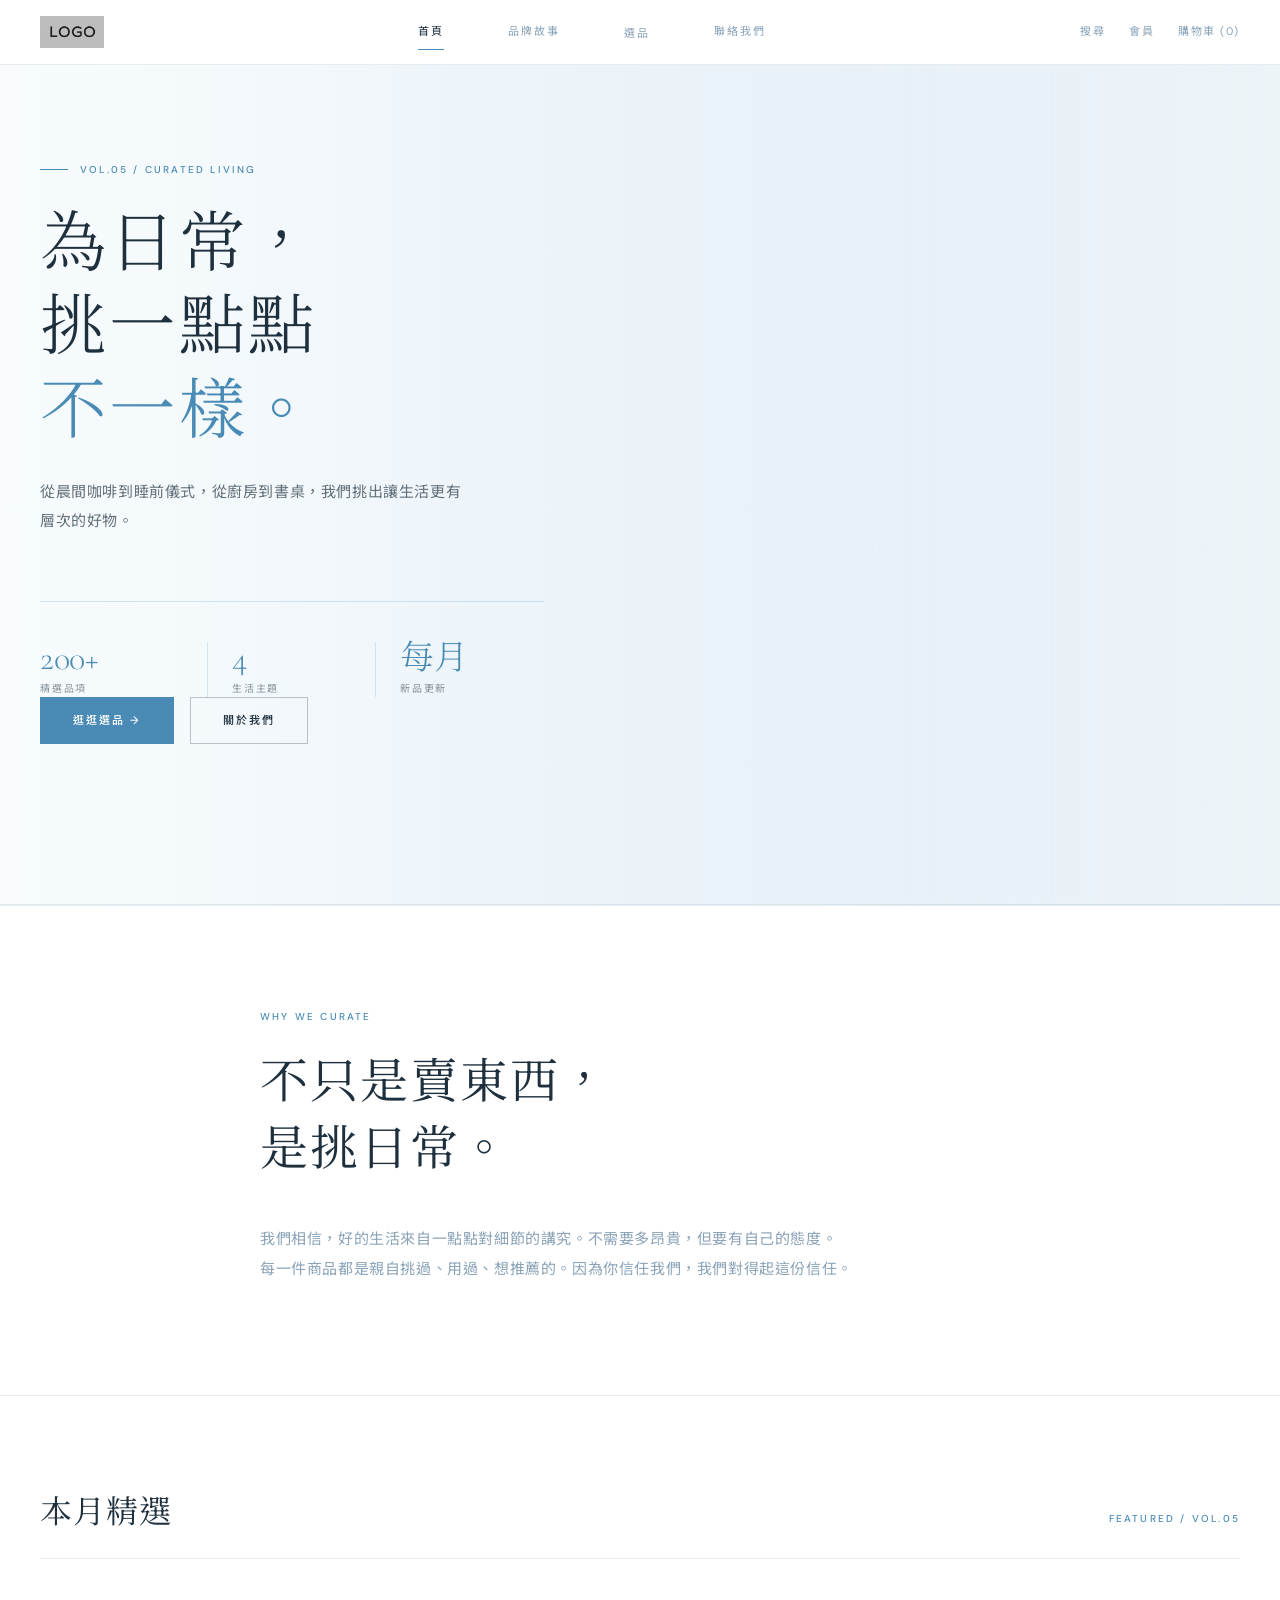
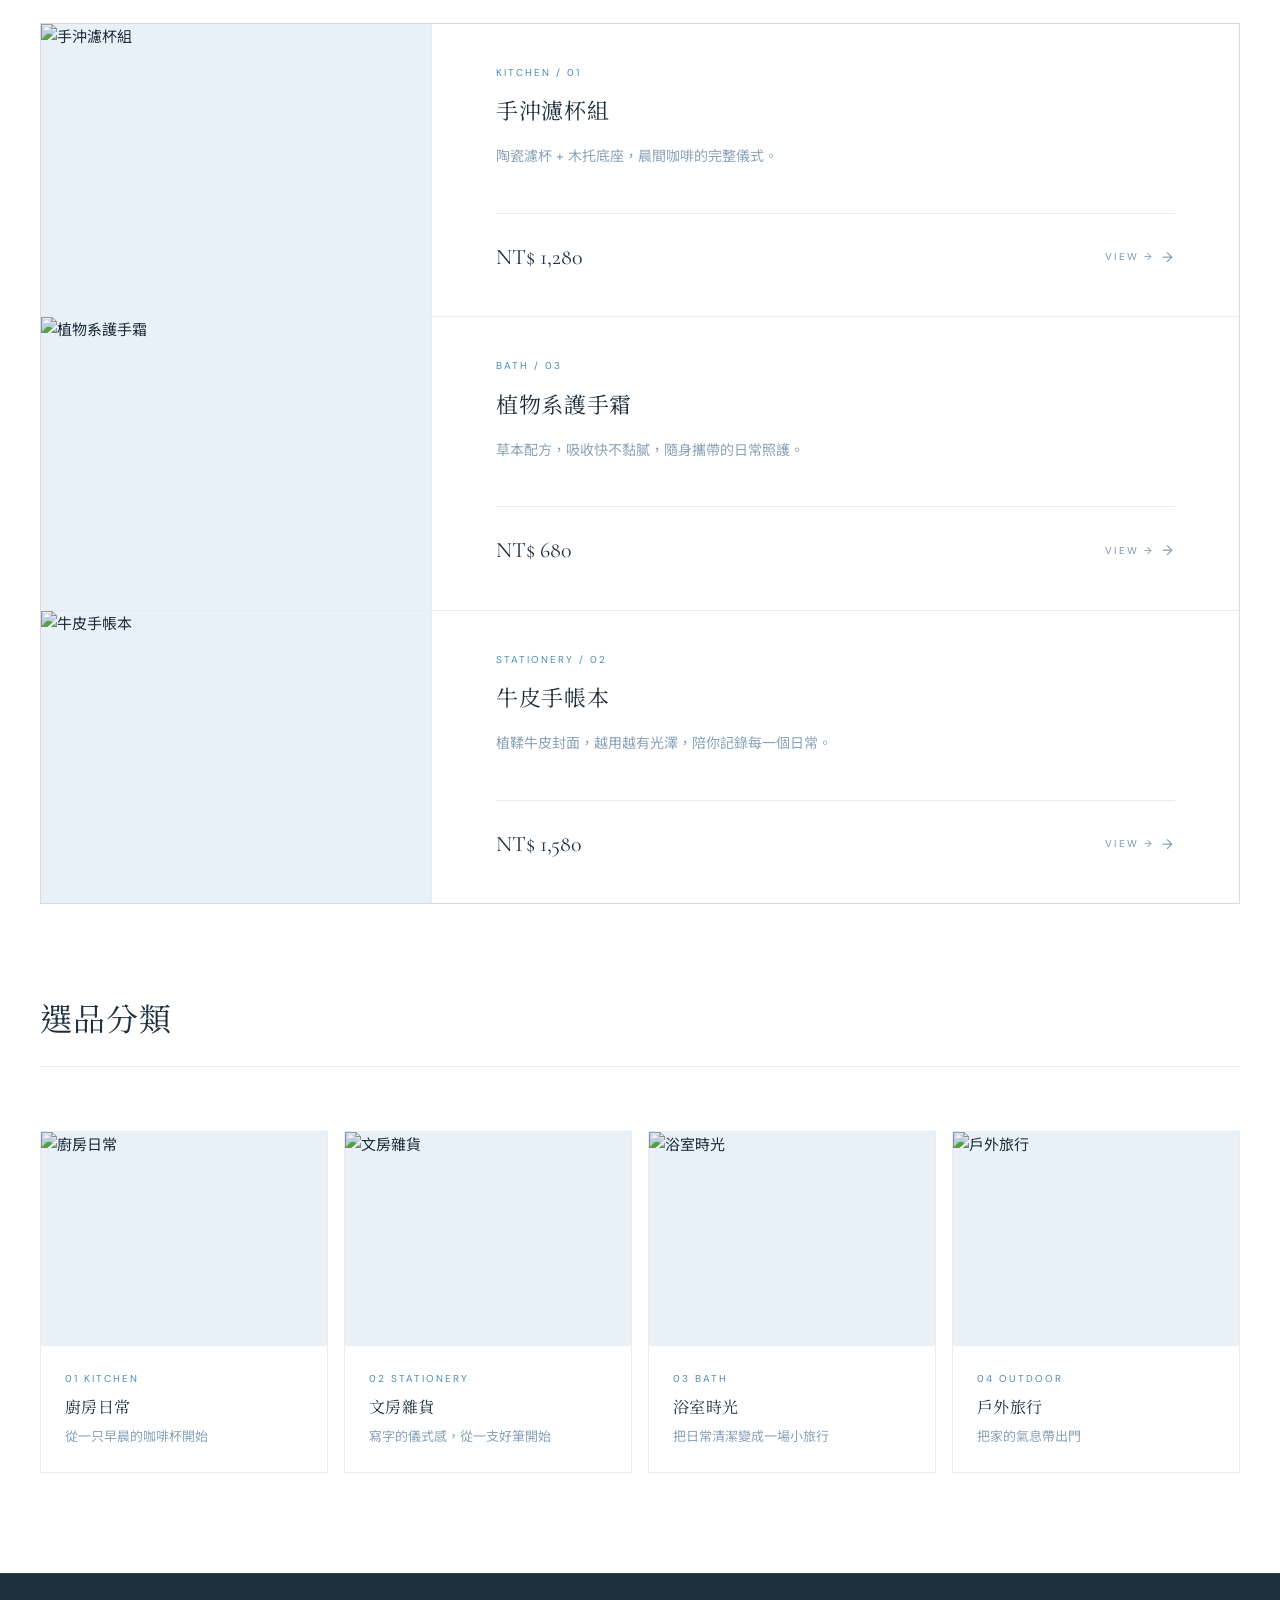
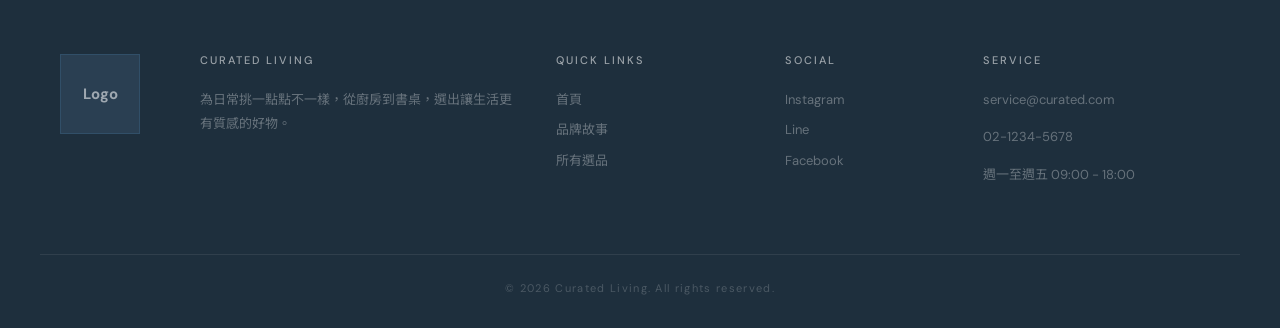
==== commit 8f4cf969: "first commit" ====
--- a/index/index.html
+++ b/index/index.html
@@ -17,7 +17,9 @@
 
   <header class="header">
     <div class="header-container">
-      <div class="logo">Logo</div>
+      <a href="../index/index.html" class="logo">
+          <img src="../assets/logo/logo.png" alt="Brand Logo">
+      </a>
 
       <button class="menu-toggle" id="menuToggle" aria-label="開啟選單" aria-expanded="false">
         <span></span><span></span><span></span>
--- a/css/base.css
+++ b/css/base.css
@@ -84,6 +84,18 @@
   -webkit-font-smoothing: antialiased;
 }
 
+.logo {
+    display: flex;
+    align-items: center;
+}
+
+.logo img {
+    height: 32px;
+    width: auto;
+    object-fit: contain;
+    display: block;
+}
+
 img { max-width: 100%; display: block; }
 a   { color: inherit; text-decoration: none; }
 button { font-family: inherit; cursor: pointer; }
@@ -450,7 +462,7 @@
   .footer-main { padding: 56px 0 24px; }
   .footer-links-grid { grid-template-columns: 1fr; gap: 28px; }
   .footer-bottom { margin-top: 40px; }
-} color: #999;
+  .footer-bottom p { color: #999; }
 }
 
 /* =========================================
@@ -622,3 +634,15 @@
     color: var(--color-blue-dark);
   }
 }
+
+@media (max-width: 1024px) {
+    .logo img {
+        height: 28px;
+    }
+}
+
+@media (max-width: 768px) {
+    .logo img {
+        height: 24px;
+    }
+}
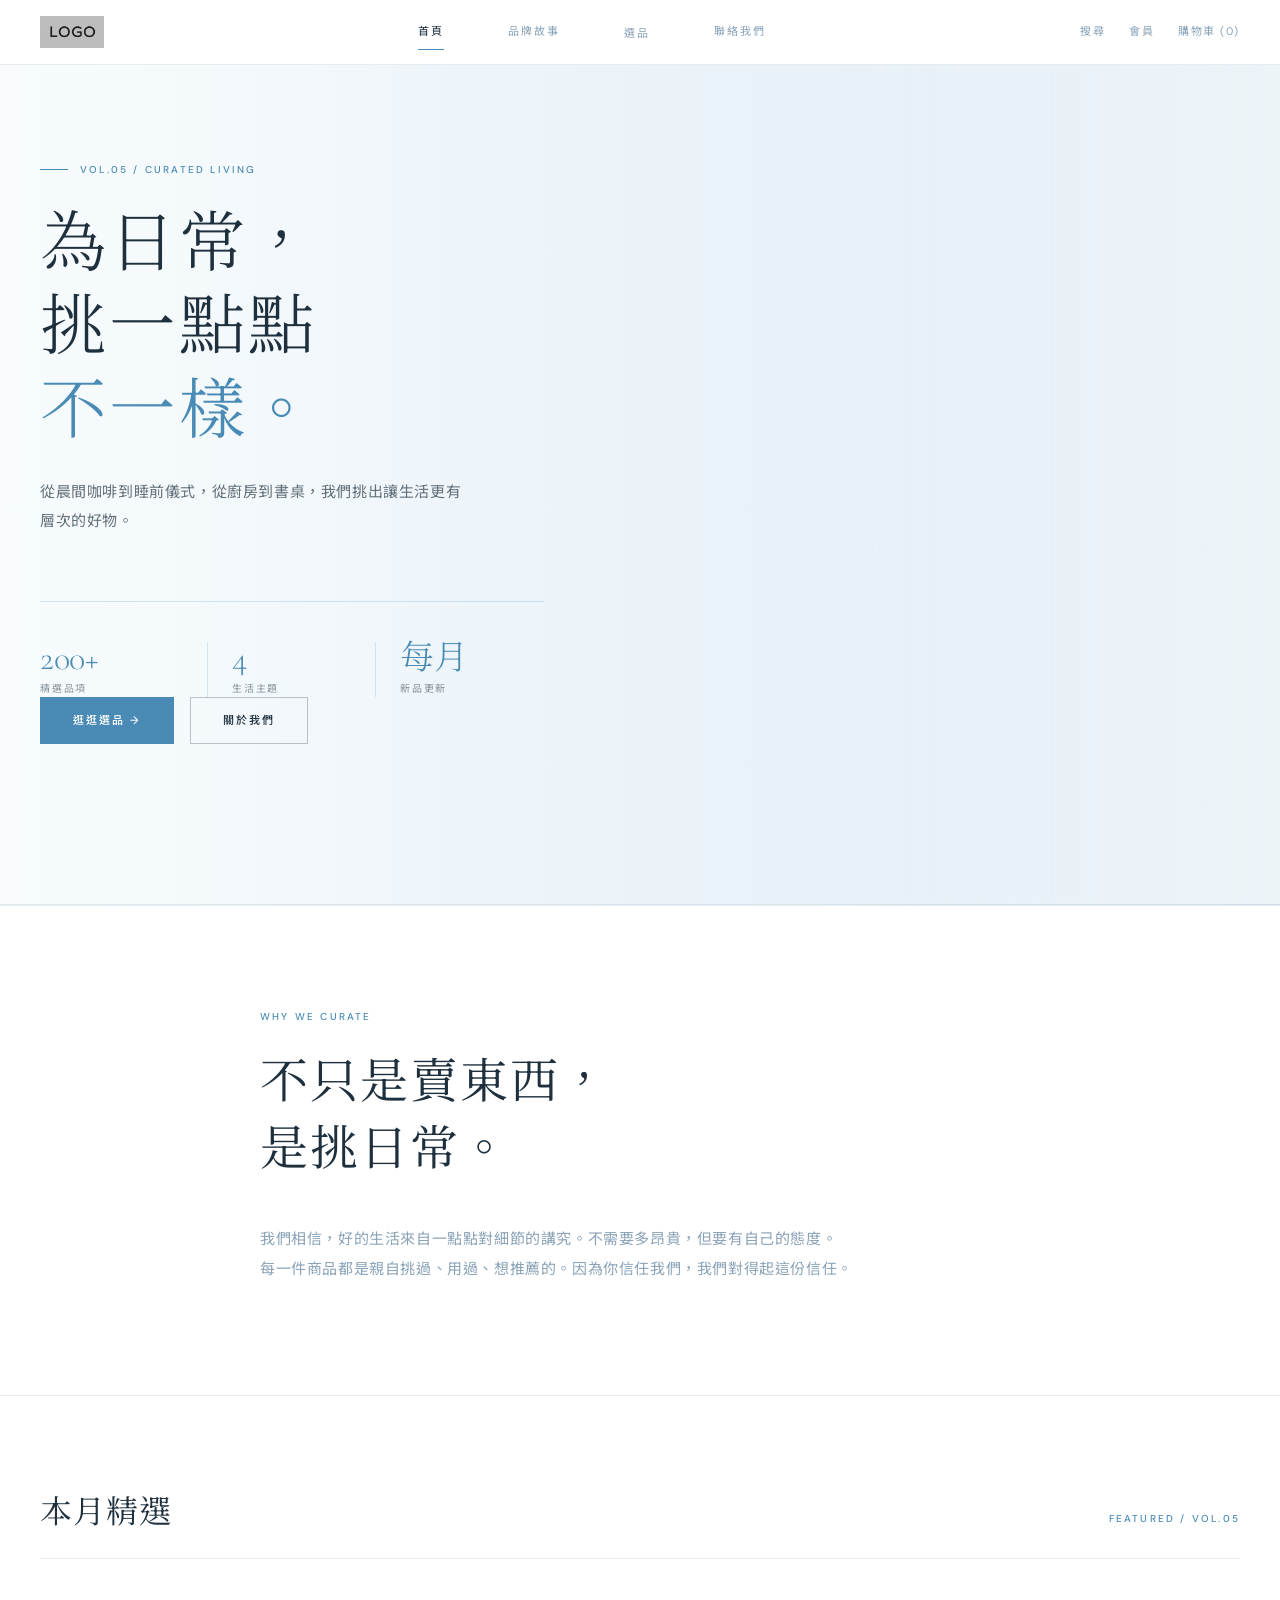
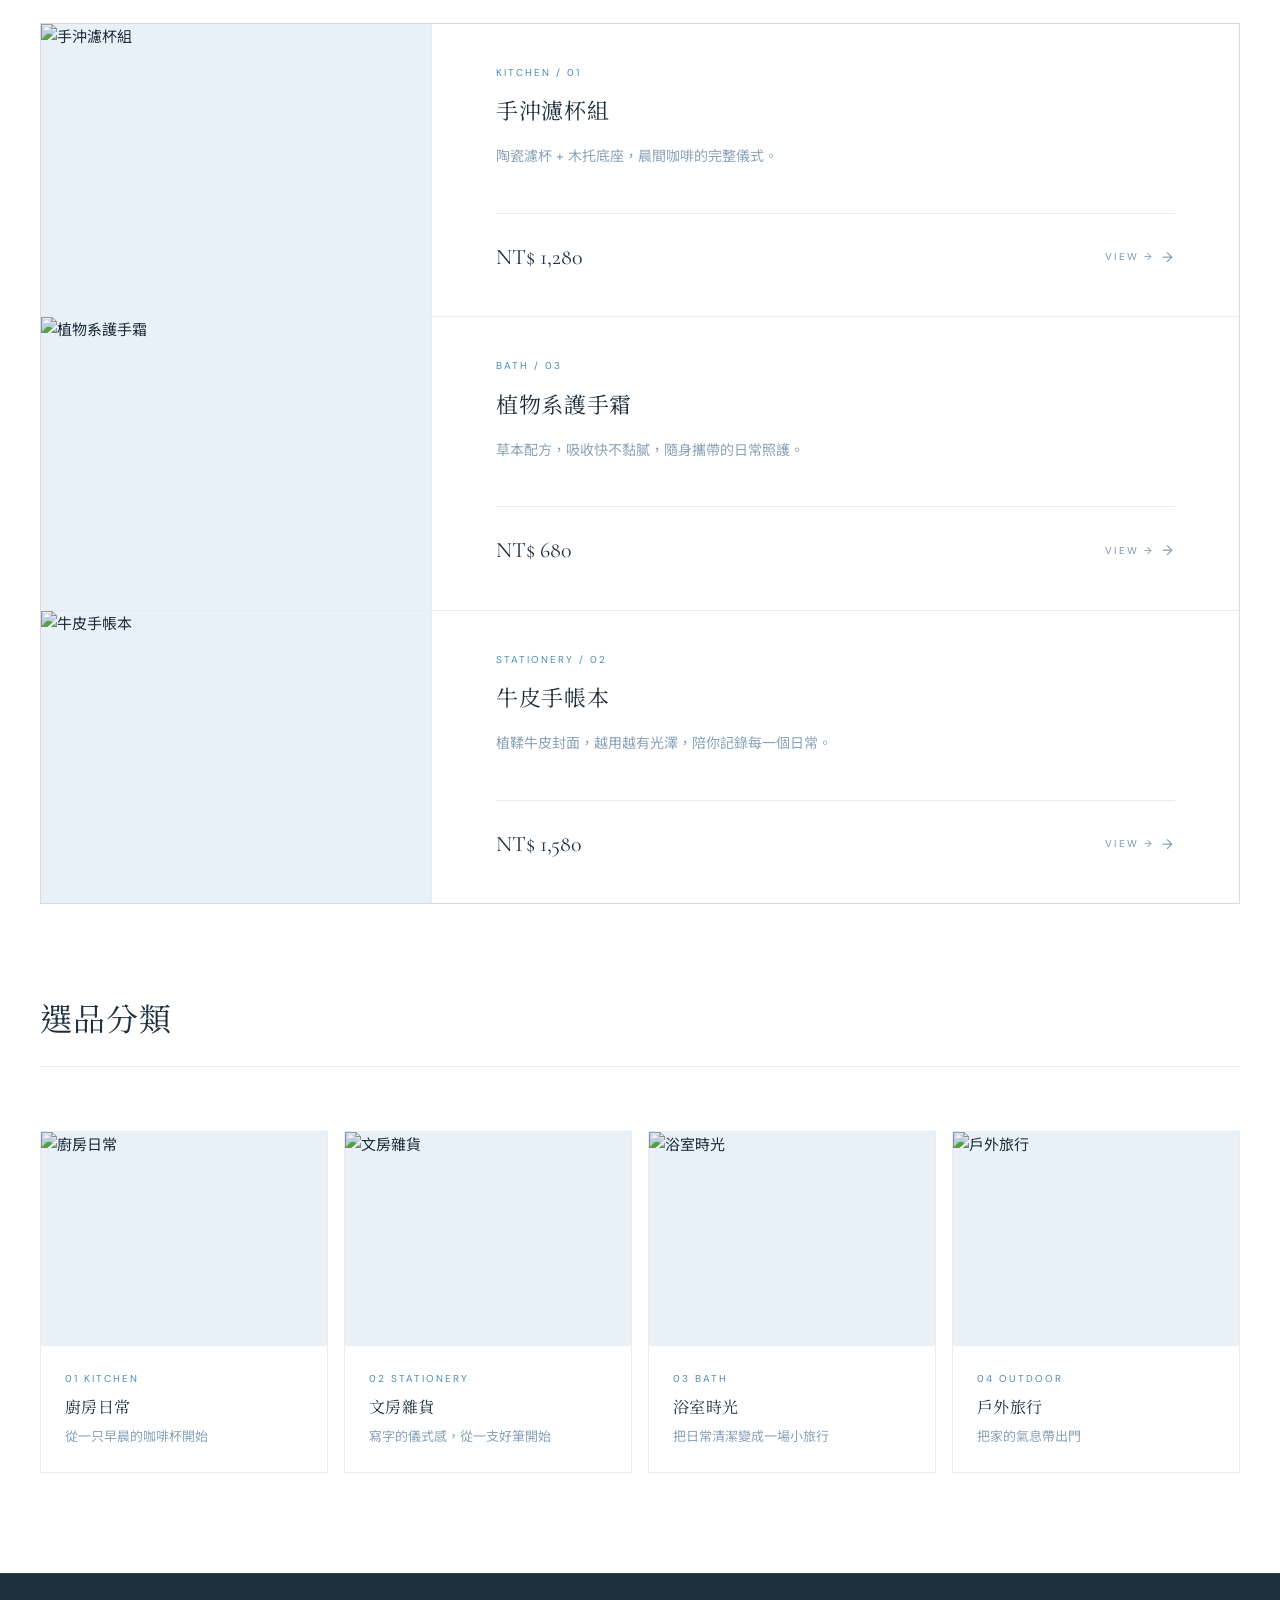
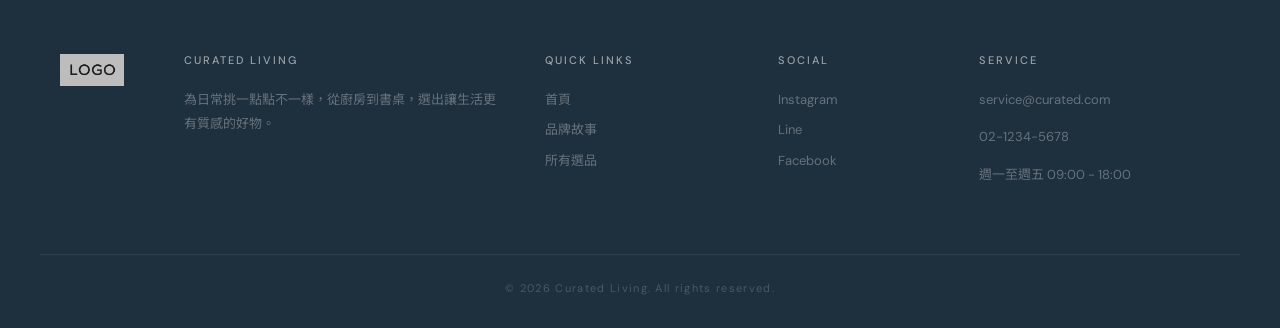
==== commit c6fba90e: "first commit" ====
--- a/index/index.html
+++ b/index/index.html
@@ -230,7 +230,9 @@
   <footer id="footer" class="footer-main">
     <div class="footer-top-container">
       <div class="footer-logo-box">
-        <div class="footer-logo-square">Logo</div>
+        <a href="../index/index.html" class="logo">
+          <img src="../assets/logo/logo.png" alt="Brand Logo">
+        </a>
       </div>
       <div class="footer-links-grid">
         <div class="footer-column">
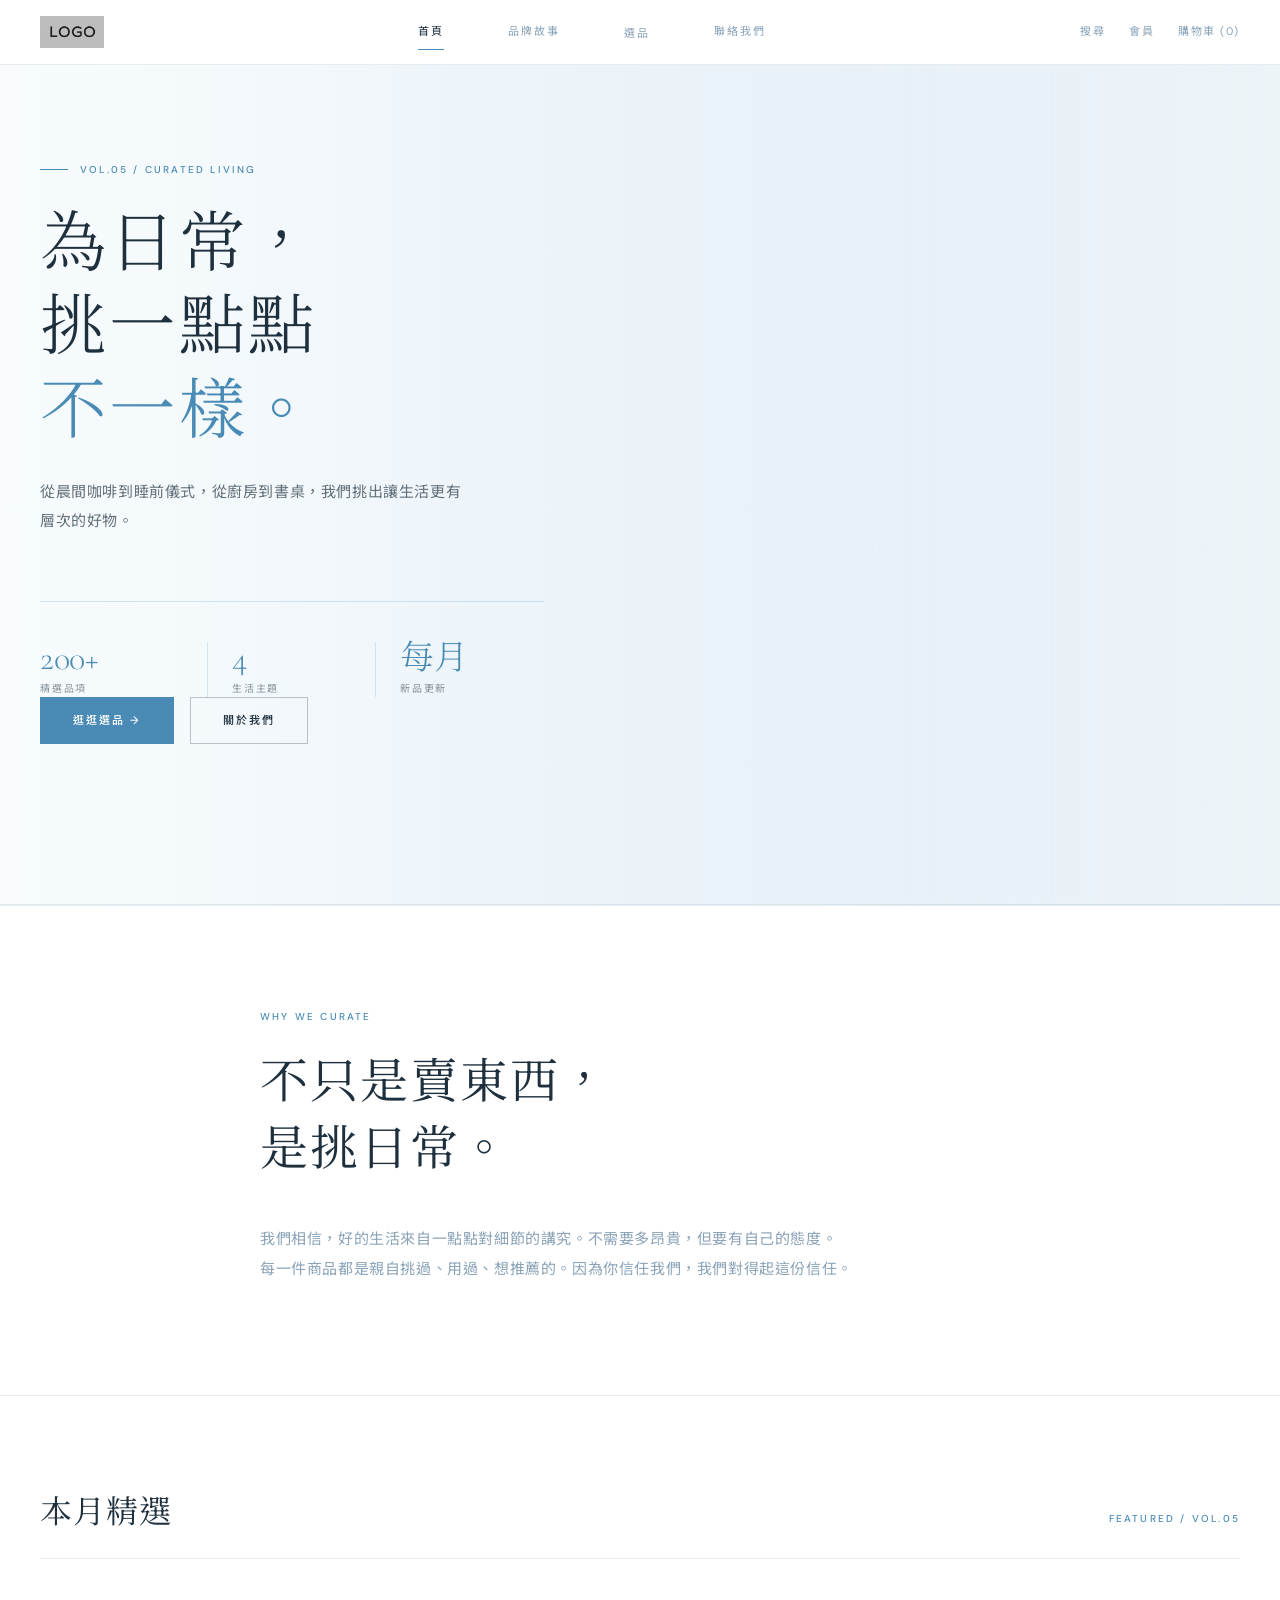
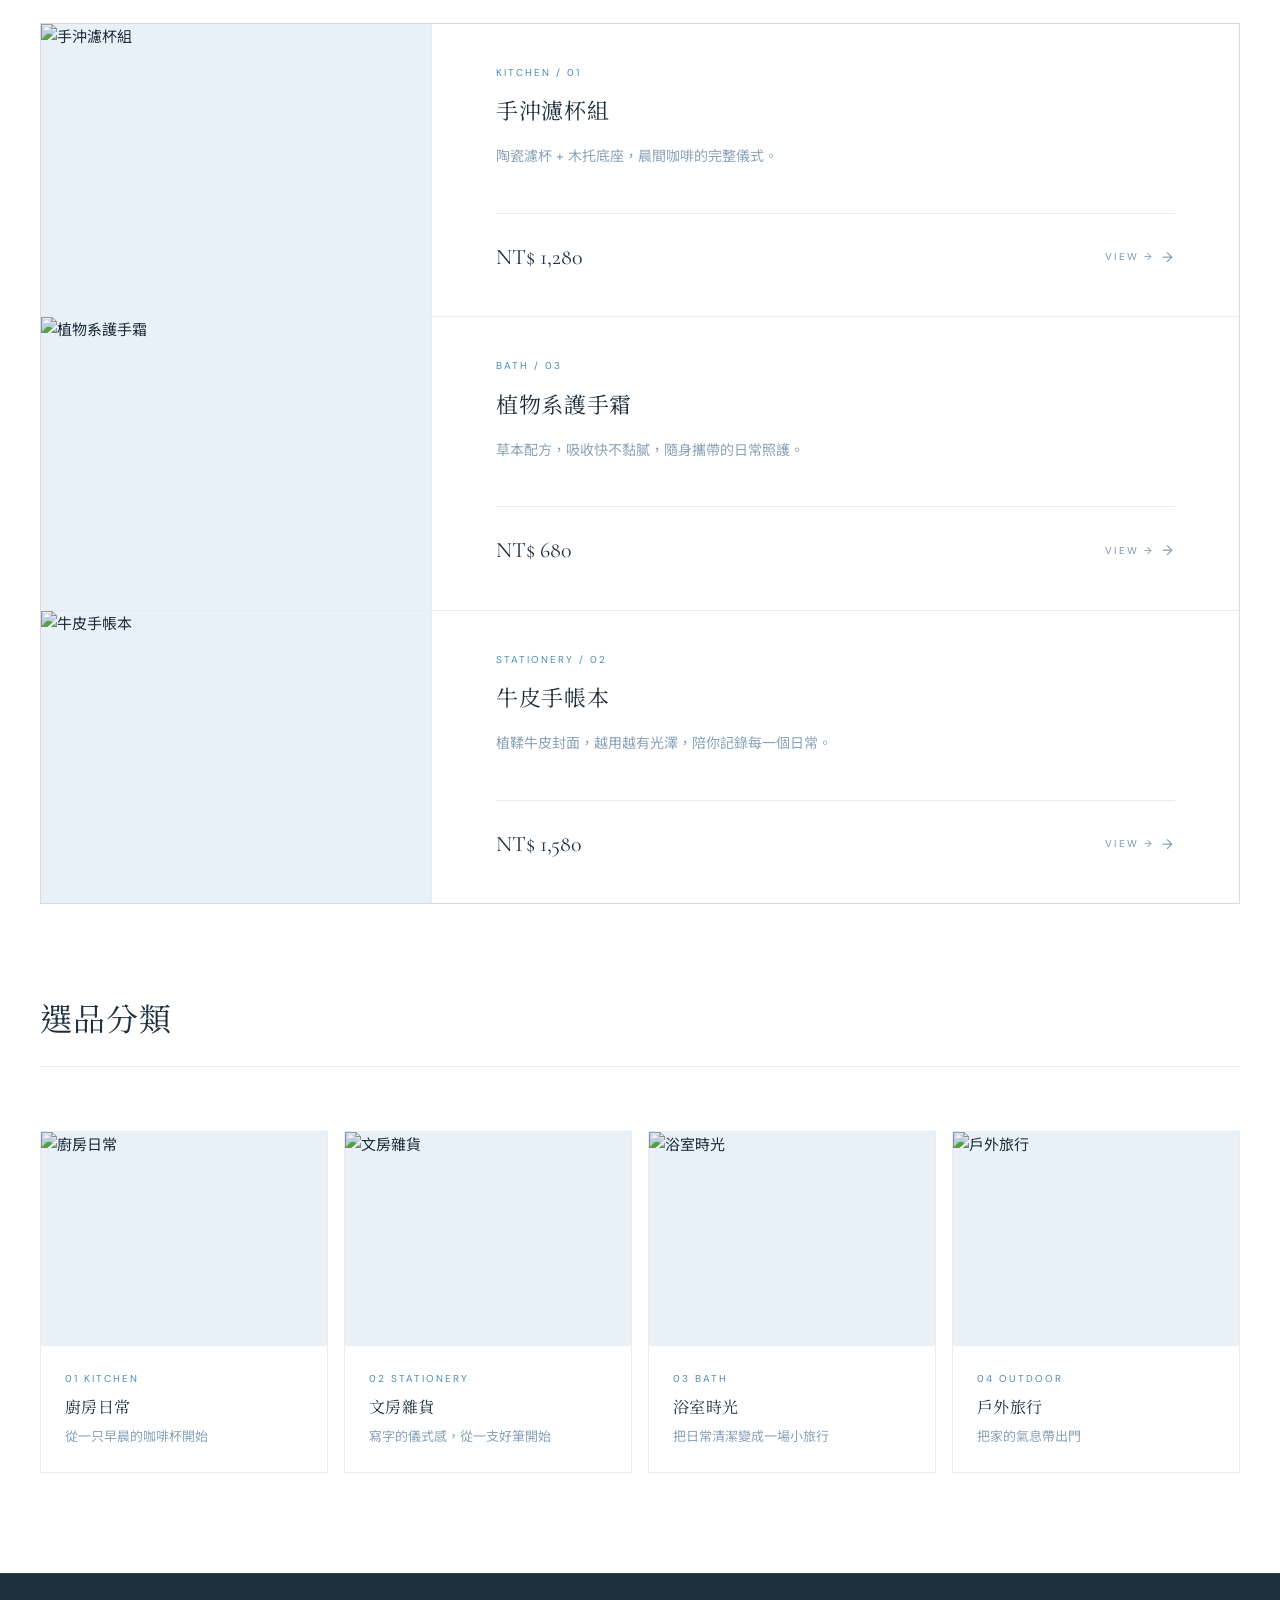
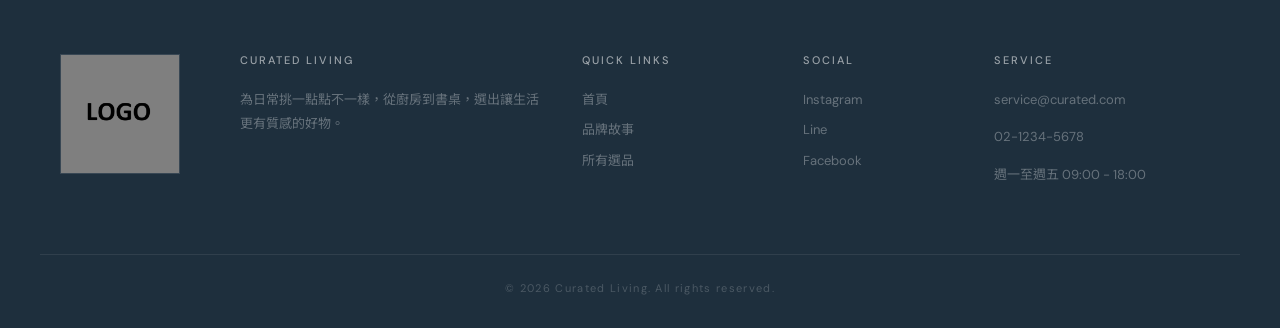
==== commit e573a628: "first commit" ====
--- a/index/index.html
+++ b/index/index.html
@@ -231,7 +231,7 @@
     <div class="footer-top-container">
       <div class="footer-logo-box">
         <a href="../index/index.html" class="logo">
-          <img src="../assets/logo/logo.png" alt="Brand Logo">
+          <img src="../assets/logo/logo02.png" alt="Brand Logo">
         </a>
       </div>
       <div class="footer-links-grid">
--- a/css/base.css
+++ b/css/base.css
@@ -380,16 +380,24 @@
   flex-shrink: 0;
 }
  
-.footer-logo-square {
-  width: 80px;
-  height: 80px;
-  background-color: var(--color-slate);
+.footer-logo-box .logo {
+  width: 120px;
+  height: 120px;
+  background: rgba(255,255,255,0.04);
+  border: 1px solid rgba(255,255,255,0.08);
+
   display: flex;
   align-items: center;
   justify-content: center;
-  font-weight: bold;
-  color: rgba(255, 255, 255, 0.55);
-  border: 0.5px solid var(--border-blue);
+
+  overflow: hidden;
+}
+
+.footer-logo-box .logo img {
+  width: 100%;
+  height: 100%;
+  object-fit: cover;
+  display: block;
 }
  
 .footer-links-grid {
